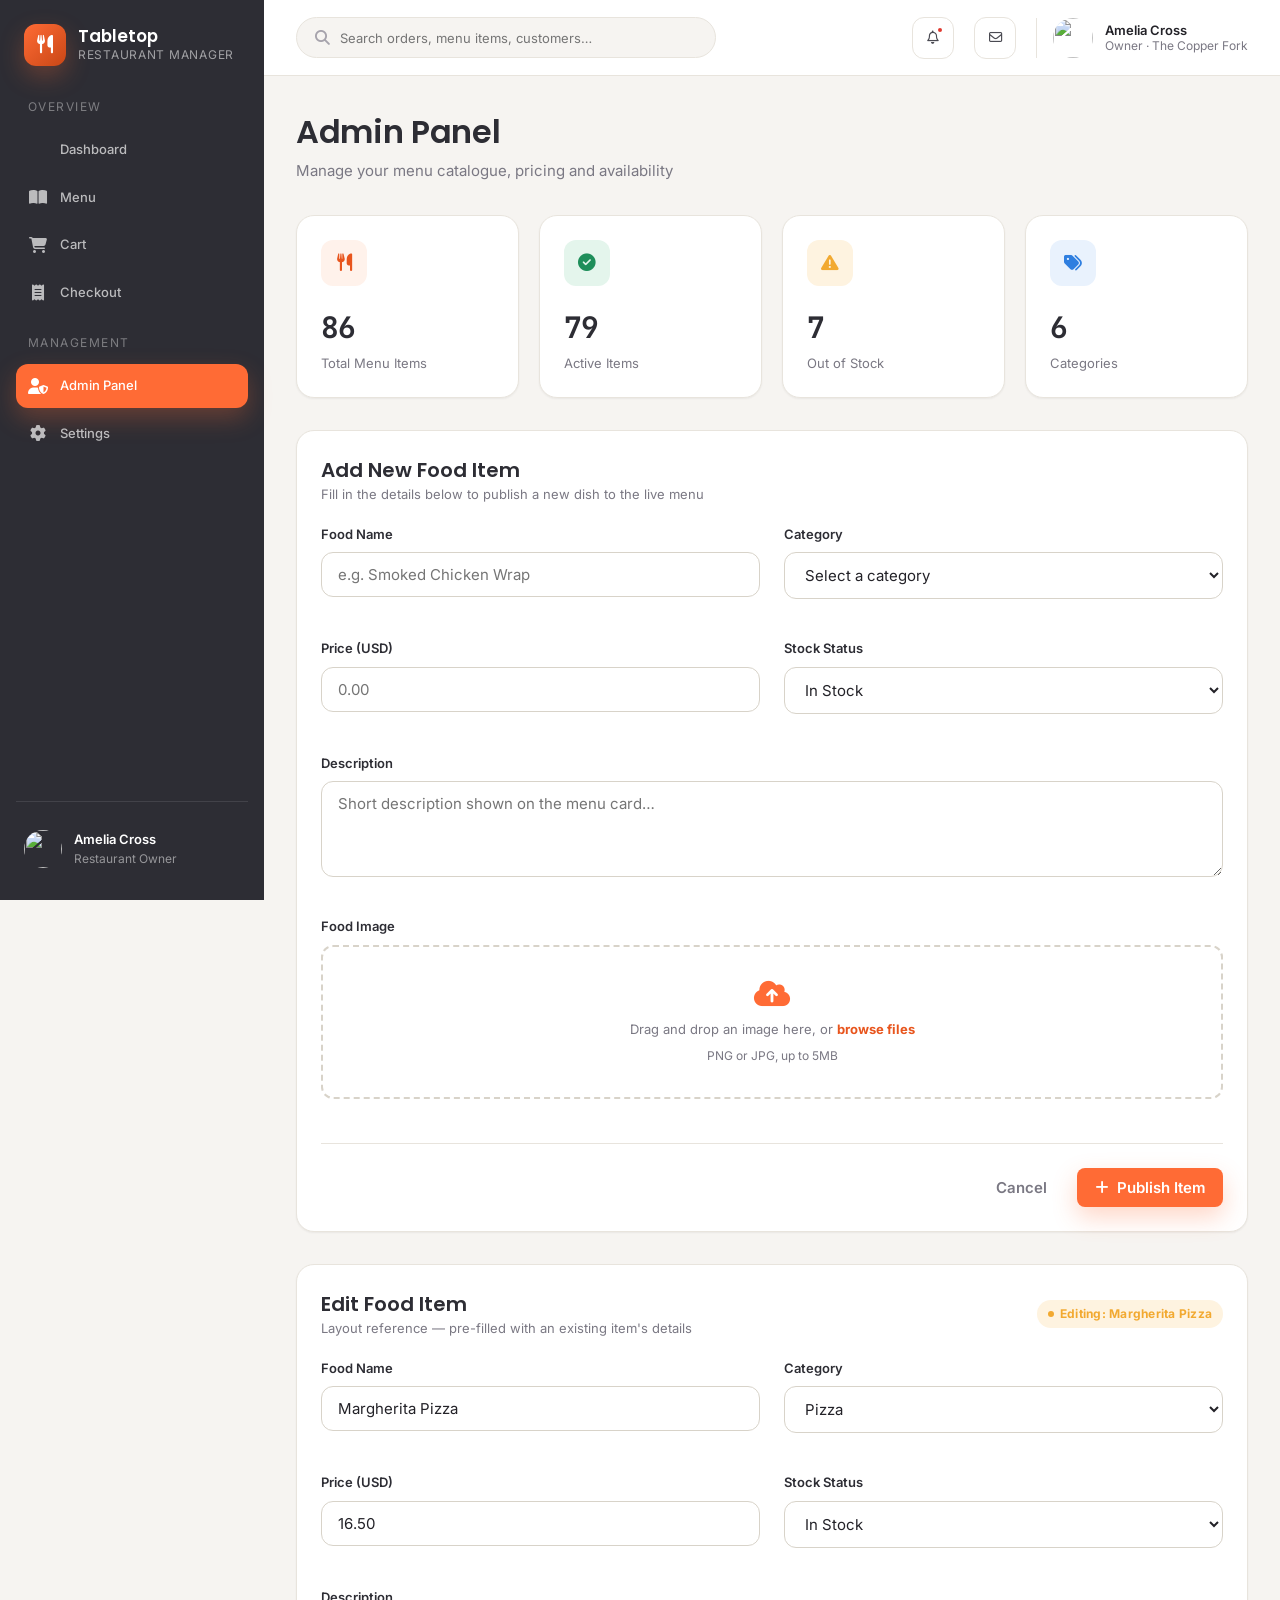
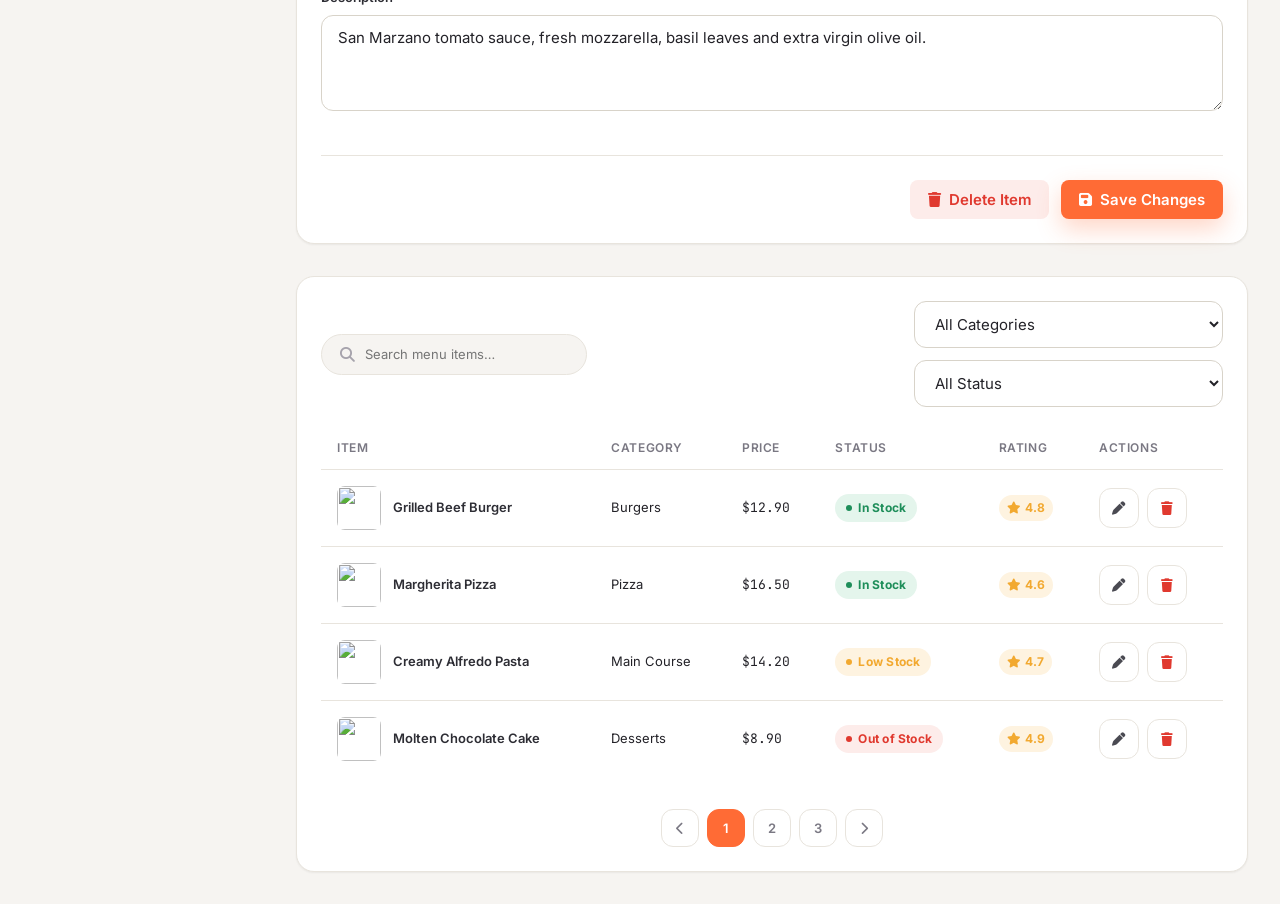
==== Resturant Menagment/admin.html @ 3e4019ad "Initial commit" ====
<!DOCTYPE html>
<html lang="en">
<head>
  <meta charset="UTF-8" />
  <meta name="viewport" content="width=device-width, initial-scale=1.0" />
  <title>Admin Panel · Tabletop Restaurant Manager</title>

  <link rel="preconnect" href="https://fonts.googleapis.com">
  <link href="https://fonts.googleapis.com/css2?family=Poppins:wght@500;600;700&family=Inter:wght@400;500;600;700&family=JetBrains+Mono:wght@500;700&display=swap" rel="stylesheet">
  <link rel="stylesheet" href="https://cdnjs.cloudflare.com/ajax/libs/font-awesome/6.5.1/css/all.min.css" />
  <link rel="stylesheet" href="/css/style.css" />
</head>
<body>

  <div class="app-shell">

    <!-- ============ SIDEBAR ============ -->
    <aside class="sidebar" aria-label="Primary navigation">
      <div class="brand">
        <div class="brand-mark" aria-hidden="true"><i class="fa-solid fa-utensils"></i></div>
        <div>
          <div class="brand-name">Tabletop</div>
          <div class="brand-tag">Restaurant Manager</div>
        </div>
      </div>

      <nav class="sidebar-nav" aria-label="Main menu">
        <span class="sidebar-section-label">Overview</span>
        <a href="index.html" class="sidebar-link"><i class="fa-solid fa-grid-2"></i><span>Dashboard</span></a>
        <a href="menu.html" class="sidebar-link"><i class="fa-solid fa-book-open"></i><span>Menu</span></a>
        <a href="cart.html" class="sidebar-link"><i class="fa-solid fa-cart-shopping"></i><span>Cart</span></a>
        <a href="orders.html" class="sidebar-link"><i class="fa-solid fa-receipt"></i><span>Checkout</span></a>

        <span class="sidebar-section-label" style="margin-top: 1rem;">Management</span>
        <a href="admin.html" class="sidebar-link is-active" aria-current="page"><i class="fa-solid fa-user-shield"></i><span>Admin Panel</span></a>
        <a href="settings.html" class="sidebar-link"><i class="fa-solid fa-gear"></i><span>Settings</span></a>
      </nav>

      <div class="sidebar-footer">
        <div class="sidebar-user">
          <img src="https://i.pravatar.cc/150?img=12" alt="" />
          <div>
            <div class="sidebar-user-name">Amelia Cross</div>
            <div class="sidebar-user-role">Restaurant Owner</div>
          </div>
        </div>
      </div>
    </aside>

    <div class="main-col">

      <header class="topbar">
        <div class="topbar-search">
          <div class="search-box">
            <i class="fa-solid fa-magnifying-glass" aria-hidden="true"></i>
            <label for="global-search" class="visually-hidden">Search</label>
            <input type="search" id="global-search" placeholder="Search orders, menu items, customers…" />
          </div>
        </div>
        <div class="topbar-actions">
          <button class="icon-btn" aria-label="View notifications"><i class="fa-regular fa-bell"></i><span class="dot" aria-hidden="true"></span></button>
          <button class="icon-btn" aria-label="View messages"><i class="fa-regular fa-envelope"></i></button>
          <div class="topbar-user">
            <img src="https://i.pravatar.cc/150?img=12" alt="" />
            <div class="topbar-user-info">
              <div class="topbar-user-name">Amelia Cross</div>
              <div class="topbar-user-role">Owner · The Copper Fork</div>
            </div>
          </div>
        </div>
      </header>

      <main class="content">

        <div class="content-header">
          <div>
            <h1 class="page-title">Admin Panel</h1>
            <p class="page-subtitle">Manage your menu catalogue, pricing and availability</p>
          </div>
        </div>

        <!-- Statistic cards -->
        <section class="stat-grid" aria-label="Admin statistics">
          <article class="stat-card">
            <div class="stat-card-top">
              <div class="stat-icon orange"><i class="fa-solid fa-utensils"></i></div>
            </div>
            <div class="stat-value numeric">86</div>
            <div class="stat-label">Total Menu Items</div>
          </article>
          <article class="stat-card">
            <div class="stat-card-top">
              <div class="stat-icon green"><i class="fa-solid fa-circle-check"></i></div>
            </div>
            <div class="stat-value numeric">79</div>
            <div class="stat-label">Active Items</div>
          </article>
          <article class="stat-card">
            <div class="stat-card-top">
              <div class="stat-icon yellow"><i class="fa-solid fa-triangle-exclamation"></i></div>
            </div>
            <div class="stat-value numeric">7</div>
            <div class="stat-label">Out of Stock</div>
          </article>
          <article class="stat-card">
            <div class="stat-card-top">
              <div class="stat-icon blue"><i class="fa-solid fa-tags"></i></div>
            </div>
            <div class="stat-value numeric">6</div>
            <div class="stat-label">Categories</div>
          </article>
        </section>

        <!-- Add Food Form -->
        <div class="card card-padded" style="margin-bottom: var(--space-7);">
          <div class="card-header">
            <div>
              <h2 class="section-heading">Add New Food Item</h2>
              <p>Fill in the details below to publish a new dish to the live menu</p>
            </div>
          </div>

          <form>
            <div class="admin-form-grid">
              <div class="form-group">
                <label for="food-name" class="form-label">Food Name</label>
                <input type="text" id="food-name" class="input" placeholder="e.g. Smoked Chicken Wrap" required />
              </div>
              <div class="form-group">
                <label for="food-category" class="form-label">Category</label>
                <select id="food-category" class="select" required>
                  <option value="">Select a category</option>
                  <option>Starters</option>
                  <option>Main Course</option>
                  <option>Burgers</option>
                  <option>Pizza</option>
                  <option>Desserts</option>
                  <option>Beverages</option>
                </select>
              </div>
              <div class="form-group">
                <label for="food-price" class="form-label">Price (USD)</label>
                <input type="number" id="food-price" class="input" placeholder="0.00" step="0.01" min="0" required />
              </div>
              <div class="form-group">
                <label for="food-stock" class="form-label">Stock Status</label>
                <select id="food-stock" class="select">
                  <option>In Stock</option>
                  <option>Low Stock</option>
                  <option>Out of Stock</option>
                </select>
              </div>
              <div class="form-group full-width">
                <label for="food-desc" class="form-label">Description</label>
                <textarea id="food-desc" class="textarea" placeholder="Short description shown on the menu card…"></textarea>
              </div>
              <div class="form-group full-width">
                <label class="form-label">Food Image</label>
                <div class="image-upload-box">
                  <i class="fa-solid fa-cloud-arrow-up"></i>
                  Drag and drop an image here, or <strong style="color: var(--color-primary-dark);">browse files</strong>
                  <div class="form-hint" style="margin-top: var(--space-2);">PNG or JPG, up to 5MB</div>
                </div>
              </div>
            </div>

            <div class="settings-footer-bar" style="margin-top: var(--space-6);">
              <button type="button" class="btn btn-ghost">Cancel</button>
              <button type="submit" class="btn btn-primary"><i class="fa-solid fa-plus"></i> Publish Item</button>
            </div>
          </form>
        </div>

        <!-- Edit Food Form Layout (reference) -->
        <div class="card card-padded" style="margin-bottom: var(--space-7);">
          <div class="card-header">
            <div>
              <h2 class="section-heading">Edit Food Item</h2>
              <p>Layout reference — pre-filled with an existing item's details</p>
            </div>
            <span class="badge badge-warning">Editing: Margherita Pizza</span>
          </div>

          <form>
            <div class="admin-form-grid">
              <div class="form-group">
                <label for="edit-food-name" class="form-label">Food Name</label>
                <input type="text" id="edit-food-name" class="input" value="Margherita Pizza" />
              </div>
              <div class="form-group">
                <label for="edit-food-category" class="form-label">Category</label>
                <select id="edit-food-category" class="select">
                  <option selected>Pizza</option>
                  <option>Starters</option>
                  <option>Main Course</option>
                  <option>Burgers</option>
                  <option>Desserts</option>
                  <option>Beverages</option>
                </select>
              </div>
              <div class="form-group">
                <label for="edit-food-price" class="form-label">Price (USD)</label>
                <input type="number" id="edit-food-price" class="input" value="16.50" step="0.01" />
              </div>
              <div class="form-group">
                <label for="edit-food-stock" class="form-label">Stock Status</label>
                <select id="edit-food-stock" class="select">
                  <option selected>In Stock</option>
                  <option>Low Stock</option>
                  <option>Out of Stock</option>
                </select>
              </div>
              <div class="form-group full-width">
                <label for="edit-food-desc" class="form-label">Description</label>
                <textarea id="edit-food-desc" class="textarea">San Marzano tomato sauce, fresh mozzarella, basil leaves and extra virgin olive oil.</textarea>
              </div>
            </div>

            <div class="settings-footer-bar" style="margin-top: var(--space-6);">
              <button type="button" class="btn btn-danger"><i class="fa-solid fa-trash"></i> Delete Item</button>
              <button type="submit" class="btn btn-primary"><i class="fa-solid fa-floppy-disk"></i> Save Changes</button>
            </div>
          </form>
        </div>

        <!-- Menu table -->
        <div class="card card-padded">
          <div class="admin-toolbar">
            <div class="search-box" style="max-width: 320px;">
              <i class="fa-solid fa-magnifying-glass" aria-hidden="true"></i>
              <label for="admin-search" class="visually-hidden">Search menu items</label>
              <input type="search" id="admin-search" placeholder="Search menu items…" />
            </div>
            <div class="admin-toolbar-filters">
              <select class="select" aria-label="Filter by category">
                <option>All Categories</option>
                <option>Starters</option>
                <option>Main Course</option>
                <option>Burgers</option>
                <option>Pizza</option>
                <option>Desserts</option>
                <option>Beverages</option>
              </select>
              <select class="select" aria-label="Filter by status">
                <option>All Status</option>
                <option>In Stock</option>
                <option>Low Stock</option>
                <option>Out of Stock</option>
              </select>
            </div>
          </div>

          <div class="table-wrap">
            <table class="data-table">
              <caption class="visually-hidden">Menu items management table</caption>
              <thead>
                <tr>
                  <th scope="col">Item</th>
                  <th scope="col">Category</th>
                  <th scope="col">Price</th>
                  <th scope="col">Status</th>
                  <th scope="col">Rating</th>
                  <th scope="col">Actions</th>
                </tr>
              </thead>
              <tbody>
                <tr>
                  <td>
                    <div class="food-thumb-cell">
                      <img src="https://images.unsplash.com/photo-1565299624946-b28f40a0ca4b?w=100&h=100&fit=crop" alt="" />
                      <span class="table-cell-title">Grilled Beef Burger</span>
                    </div>
                  </td>
                  <td>Burgers</td>
                  <td class="numeric">$12.90</td>
                  <td><span class="badge badge-success">In Stock</span></td>
                  <td><span class="rating"><i class="fa-solid fa-star"></i> 4.8</span></td>
                  <td>
                    <div class="table-actions">
                      <button class="icon-btn btn-icon-only" aria-label="Edit Grilled Beef Burger"><i class="fa-solid fa-pen"></i></button>
                      <button class="icon-btn btn-icon-only" aria-label="Delete Grilled Beef Burger" style="color: var(--color-danger);"><i class="fa-solid fa-trash"></i></button>
                    </div>
                  </td>
                </tr>
                <tr>
                  <td>
                    <div class="food-thumb-cell">
                      <img src="https://images.unsplash.com/photo-1600891964599-f61ba0e24092?w=100&h=100&fit=crop" alt="" />
                      <span class="table-cell-title">Margherita Pizza</span>
                    </div>
                  </td>
                  <td>Pizza</td>
                  <td class="numeric">$16.50</td>
                  <td><span class="badge badge-success">In Stock</span></td>
                  <td><span class="rating"><i class="fa-solid fa-star"></i> 4.6</span></td>
                  <td>
                    <div class="table-actions">
                      <button class="icon-btn btn-icon-only" aria-label="Edit Margherita Pizza"><i class="fa-solid fa-pen"></i></button>
                      <button class="icon-btn btn-icon-only" aria-label="Delete Margherita Pizza" style="color: var(--color-danger);"><i class="fa-solid fa-trash"></i></button>
                    </div>
                  </td>
                </tr>
                <tr>
                  <td>
                    <div class="food-thumb-cell">
                      <img src="https://images.unsplash.com/photo-1512621776951-a57141f2eefd?w=100&h=100&fit=crop" alt="" />
                      <span class="table-cell-title">Creamy Alfredo Pasta</span>
                    </div>
                  </td>
                  <td>Main Course</td>
                  <td class="numeric">$14.20</td>
                  <td><span class="badge badge-warning">Low Stock</span></td>
                  <td><span class="rating"><i class="fa-solid fa-star"></i> 4.7</span></td>
                  <td>
                    <div class="table-actions">
                      <button class="icon-btn btn-icon-only" aria-label="Edit Creamy Alfredo Pasta"><i class="fa-solid fa-pen"></i></button>
                      <button class="icon-btn btn-icon-only" aria-label="Delete Creamy Alfredo Pasta" style="color: var(--color-danger);"><i class="fa-solid fa-trash"></i></button>
                    </div>
                  </td>
                </tr>
                <tr>
                  <td>
                    <div class="food-thumb-cell">
                      <img src="https://images.unsplash.com/photo-1551024506-0bccd828d307?w=100&h=100&fit=crop" alt="" />
                      <span class="table-cell-title">Molten Chocolate Cake</span>
                    </div>
                  </td>
                  <td>Desserts</td>
                  <td class="numeric">$8.90</td>
                  <td><span class="badge badge-danger">Out of Stock</span></td>
                  <td><span class="rating"><i class="fa-solid fa-star"></i> 4.9</span></td>
                  <td>
                    <div class="table-actions">
                      <button class="icon-btn btn-icon-only" aria-label="Edit Molten Chocolate Cake"><i class="fa-solid fa-pen"></i></button>
                      <button class="icon-btn btn-icon-only" aria-label="Delete Molten Chocolate Cake" style="color: var(--color-danger);"><i class="fa-solid fa-trash"></i></button>
                    </div>
                  </td>
                </tr>
              </tbody>
            </table>
          </div>

          <nav class="pagination" aria-label="Menu table pages">
            <button class="page-btn" aria-label="Previous page"><i class="fa-solid fa-chevron-left"></i></button>
            <button class="page-btn is-active" aria-current="page">1</button>
            <button class="page-btn">2</button>
            <button class="page-btn">3</button>
            <button class="page-btn" aria-label="Next page"><i class="fa-solid fa-chevron-right"></i></button>
          </nav>
        </div>

      </main>
    </div>
  </div>



</body>
</html>
---- css/style.css ----
/* ==========================================================================
   TABLE / TICKET — Restaurant Management Web Application
   Stylesheet: style.css
   --------------------------------------------------------------------------
   Author:  Senior UI/UX + Frontend build
   Notes:   Pure CSS. No framework. Organised in the following sections:

   1.  Design Tokens (CSS Variables)
   2.  Reset & Base Elements
   3.  Typography Utilities
   4.  Layout Shell (Sidebar / Topbar / Content)
   5.  Buttons
   6.  Form Controls & Search
   7.  Cards (generic, stat, food, summary)
   8.  Signature Motif — "Ticket" die-cut & tear-line
   9.  Tables
   10. Badges / Tags / Rating
   11. Navigation (Sidebar links, Tabs, Pagination)
   12. Modal
   13. Toast Notification
   14. Empty State
   15. Loading Skeleton
   16. Page Specific — Dashboard
   17. Page Specific — Menu
   18. Page Specific — Cart
   19. Page Specific — Orders / Checkout
   20. Page Specific — Admin Panel
   21. Page Specific — Settings
   22. Animations
   23. Responsive Breakpoints
   ========================================================================== */


/* --------------------------------------------------------------------------
   1. DESIGN TOKENS
   Every colour, spacing value, radius and shadow used in this project is
   declared here so the whole UI can be re-themed from a single place.
   -------------------------------------------------------------------------- */
:root {
  /* Brand colours */
  --color-primary: #ff6b35;
  --color-primary-dark: #e8551d;
  --color-primary-darker: #c94716;
  --color-primary-light: #ffe4d6;
  --color-primary-tint: #fff2eb;

  /* Neutrals / secondary */
  --color-secondary: #2d2d34;
  --color-secondary-light: #4a4a52;
  --color-ink: #201f24;

  /* Surfaces */
  --color-bg: #f6f4f1;
  --color-bg-alt: #efece7;
  --color-surface: #ffffff;
  --color-border: #e8e4dd;
  --color-border-strong: #d8d3c9;

  /* Status colours */
  --color-success: #1e8e5a;
  --color-success-bg: #e4f5ec;
  --color-danger: #e0392f;
  --color-danger-bg: #fdecea;
  --color-warning: #f2a930;
  --color-warning-bg: #fef3e0;
  --color-info: #2f7fe0;
  --color-info-bg: #e9f2fd;

  /* Text */
  --color-text: #232228;
  --color-text-muted: #7a7883;
  --color-text-faint: #a6a3ac;
  --color-text-inverse: #ffffff;

  /* Typography */
  --font-display: 'Poppins', 'Segoe UI', sans-serif;
  --font-body: 'Inter', 'Segoe UI', sans-serif;
  --font-mono: 'JetBrains Mono', 'Courier New', monospace;

  --fs-xs: 0.75rem;
  --fs-sm: 0.8125rem;
  --fs-base: 0.9375rem;
  --fs-md: 1.05rem;
  --fs-lg: 1.25rem;
  --fs-xl: 1.6rem;
  --fs-2xl: 2rem;

  /* Spacing scale */
  --space-1: 4px;
  --space-2: 8px;
  --space-3: 12px;
  --space-4: 16px;
  --space-5: 20px;
  --space-6: 24px;
  --space-7: 32px;
  --space-8: 40px;
  --space-9: 48px;
  --space-10: 64px;

  /* Radius */
  --radius-sm: 8px;
  --radius-md: 12px;
  --radius-lg: 18px;
  --radius-xl: 24px;
  --radius-pill: 999px;

  /* Shadows */
  --shadow-sm: 0 1px 2px rgba(32, 31, 36, 0.06);
  --shadow-md: 0 6px 18px rgba(32, 31, 36, 0.08);
  --shadow-lg: 0 16px 40px rgba(32, 31, 36, 0.12);
  --shadow-primary: 0 10px 24px rgba(255, 107, 53, 0.28);

  /* Motion */
  --transition-fast: 150ms ease;
  --transition-base: 220ms cubic-bezier(0.4, 0, 0.2, 1);
  --transition-slow: 400ms cubic-bezier(0.4, 0, 0.2, 1);

  /* Layout */
  --sidebar-width: 264px;
  --sidebar-width-collapsed: 88px;
  --topbar-height: 76px;
  --content-max-width: 1400px;
}

/* --------------------------------------------------------------------------
   2. RESET & BASE ELEMENTS
   -------------------------------------------------------------------------- */
*,
*::before,
*::after {
  box-sizing: border-box;
}

html {
  -webkit-text-size-adjust: 100%;
  scroll-behavior: smooth;
}

body {
  margin: 0;
  font-family: var(--font-body);
  font-size: var(--fs-base);
  color: var(--color-text);
  background-color: var(--color-bg);
  line-height: 1.5;
  -webkit-font-smoothing: antialiased;
}

img {
  max-width: 100%;
  display: block;
}

a {
  color: inherit;
  text-decoration: none;
}

ul,
ol {
  margin: 0;
  padding: 0;
  list-style: none;
}

button {
  font-family: inherit;
  cursor: pointer;
}

input,
select,
textarea {
  font-family: inherit;
  font-size: inherit;
  color: inherit;
}

h1,
h2,
h3,
h4,
h5 {
  font-family: var(--font-display);
  color: var(--color-secondary);
  margin: 0;
}

p {
  margin: 0;
}

/* Visible keyboard focus everywhere — accessibility floor */
a:focus-visible,
button:focus-visible,
input:focus-visible,
select:focus-visible,
textarea:focus-visible,
.sidebar-link:focus-visible,
.tab:focus-visible {
  outline: 2px solid var(--color-primary-dark);
  outline-offset: 2px;
  border-radius: var(--radius-sm);
}

/* Respect reduced motion preference */
@media (prefers-reduced-motion: reduce) {

  *,
  *::before,
  *::after {
    animation-duration: 0.001ms !important;
    animation-iteration-count: 1 !important;
    transition-duration: 0.001ms !important;
    scroll-behavior: auto !important;
  }
}

.visually-hidden {
  position: absolute;
  width: 1px;
  height: 1px;
  overflow: hidden;
  clip: rect(0 0 0 0);
  white-space: nowrap;
}

/* --------------------------------------------------------------------------
   3. TYPOGRAPHY UTILITIES
   Numeric / data values (prices, stats, order IDs) use the monospace face —
   a deliberate nod to POS receipts & kitchen tickets.
   -------------------------------------------------------------------------- */
.eyebrow {
  font-family: var(--font-mono);
  font-size: var(--fs-xs);
  letter-spacing: 0.14em;
  text-transform: uppercase;
  color: var(--color-text-muted);
}

.numeric {
  font-family: var(--font-mono);
  font-variant-numeric: tabular-nums;
}

.page-title {
  font-size: var(--fs-2xl);
  font-weight: 600;
  letter-spacing: -0.01em;
}

.page-subtitle {
  color: var(--color-text-muted);
  font-size: var(--fs-base);
  margin-top: var(--space-1);
}

.section-heading {
  font-size: var(--fs-lg);
  font-weight: 600;
  color: var(--color-secondary);
}

/* --------------------------------------------------------------------------
   4. LAYOUT SHELL
   -------------------------------------------------------------------------- */
.app-shell {
  display: grid;
  grid-template-columns: var(--sidebar-width) 1fr;
  min-height: 100vh;
}

/* ---- Sidebar ---- */
.sidebar {
  background: var(--color-secondary);
  color: var(--color-text-inverse);
  padding: var(--space-6) var(--space-4);
  display: flex;
  flex-direction: column;
  gap: var(--space-7);
  position: sticky;
  top: 0;
  height: 100vh;
}

.brand {
  display: flex;
  align-items: center;
  gap: var(--space-3);
  padding: 0 var(--space-2);
}

.brand-mark {
  width: 42px;
  height: 42px;
  border-radius: var(--radius-md);
  background: linear-gradient(135deg, var(--color-primary), var(--color-primary-darker));
  display: flex;
  align-items: center;
  justify-content: center;
  font-size: 1.15rem;
  color: #fff;
  flex-shrink: 0;
  box-shadow: var(--shadow-primary);
}

.brand-name {
  font-family: var(--font-display);
  font-weight: 600;
  font-size: 1.05rem;
  line-height: 1.2;
  color: #fff;
}

.brand-tag {
  font-size: var(--fs-xs);
  color: rgba(255, 255, 255, 0.55);
  letter-spacing: 0.06em;
  text-transform: uppercase;
}

.sidebar-section-label {
  font-size: var(--fs-xs);
  text-transform: uppercase;
  letter-spacing: 0.12em;
  color: rgba(255, 255, 255, 0.38);
  padding: 0 var(--space-3);
  margin-bottom: var(--space-2);
}

.sidebar-nav {
  display: flex;
  flex-direction: column;
  gap: var(--space-1);
}

.sidebar-link {
  display: flex;
  align-items: center;
  gap: var(--space-3);
  padding: var(--space-3) var(--space-3);
  border-radius: var(--radius-md);
  color: rgba(255, 255, 255, 0.68);
  font-size: var(--fs-sm);
  font-weight: 500;
  transition: background var(--transition-fast), color var(--transition-fast);
}

.sidebar-link i {
  width: 20px;
  text-align: center;
  font-size: 1rem;
}

.sidebar-link:hover {
  background: rgba(255, 255, 255, 0.06);
  color: #fff;
}

.sidebar-link.is-active {
  background: var(--color-primary);
  color: #fff;
  box-shadow: var(--shadow-primary);
}

.sidebar-footer {
  margin-top: auto;
  border-top: 1px solid rgba(255, 255, 255, 0.1);
  padding-top: var(--space-5);
}

.sidebar-user {
  display: flex;
  align-items: center;
  gap: var(--space-3);
  padding: var(--space-2) var(--space-2);
}

.sidebar-user img {
  width: 38px;
  height: 38px;
  border-radius: var(--radius-pill);
  object-fit: cover;
}

.sidebar-user-name {
  font-size: var(--fs-sm);
  font-weight: 600;
  color: #fff;
}

.sidebar-user-role {
  font-size: var(--fs-xs);
  color: rgba(255, 255, 255, 0.5);
}

/* ---- Main column ---- */
.main-col {
  display: flex;
  flex-direction: column;
  min-width: 0;
}

/* ---- Topbar ---- */
.topbar {
  height: var(--topbar-height);
  background: var(--color-surface);
  border-bottom: 1px solid var(--color-border);
  display: flex;
  align-items: center;
  justify-content: space-between;
  padding: 0 var(--space-7);
  position: sticky;
  top: 0;
  z-index: 20;
}

.topbar-search {
  flex: 1;
  max-width: 420px;
}

.topbar-actions {
  display: flex;
  align-items: center;
  gap: var(--space-5);
}

.icon-btn {
  width: 42px;
  height: 42px;
  border-radius: var(--radius-md);
  border: 1px solid var(--color-border);
  background: var(--color-surface);
  color: var(--color-secondary-light);
  display: flex;
  align-items: center;
  justify-content: center;
  position: relative;
  transition: border-color var(--transition-fast), color var(--transition-fast), transform var(--transition-fast);
}

.icon-btn:hover {
  border-color: var(--color-primary);
  color: var(--color-primary);
  transform: translateY(-1px);
}

.icon-btn .dot {
  position: absolute;
  top: 8px;
  right: 9px;
  width: 8px;
  height: 8px;
  border-radius: 50%;
  background: var(--color-danger);
  border: 2px solid var(--color-surface);
}

.topbar-user {
  display: flex;
  align-items: center;
  gap: var(--space-3);
  padding-left: var(--space-4);
  border-left: 1px solid var(--color-border);
}

.topbar-user img {
  width: 40px;
  height: 40px;
  border-radius: var(--radius-pill);
  object-fit: cover;
}

.topbar-user-info {
  line-height: 1.25;
}

.topbar-user-name {
  font-size: var(--fs-sm);
  font-weight: 600;
}

.topbar-user-role {
  font-size: var(--fs-xs);
  color: var(--color-text-muted);
}

/* ---- Content area ---- */
.content {
  padding: var(--space-7);
  max-width: var(--content-max-width);
  width: 100%;
  margin: 0 auto;
}

.content-header {
  display: flex;
  align-items: flex-start;
  justify-content: space-between;
  gap: var(--space-5);
  margin-bottom: var(--space-7);
  flex-wrap: wrap;
}

.content-header-actions {
  display: flex;
  gap: var(--space-3);
  flex-wrap: wrap;
}

/* --------------------------------------------------------------------------
   5. BUTTONS
   -------------------------------------------------------------------------- */
.btn {
  display: inline-flex;
  align-items: center;
  justify-content: center;
  gap: var(--space-2);
  padding: 0.72rem 1.3rem;
  font-size: var(--fs-sm);
  font-weight: 600;
  border-radius: var(--radius-md);
  border: 1px solid transparent;
  transition: transform var(--transition-fast), box-shadow var(--transition-fast),
    background var(--transition-fast), border-color var(--transition-fast), color var(--transition-fast);
  white-space: nowrap;
}

.btn:active {
  transform: translateY(1px) scale(0.99);
}

.btn-primary {
  background: var(--color-primary);
  color: #fff;
  box-shadow: var(--shadow-primary);
}

.btn-primary:hover {
  background: var(--color-primary-dark);
  transform: translateY(-2px);
  box-shadow: 0 14px 28px rgba(255, 107, 53, 0.34);
}

.btn-secondary {
  background: var(--color-secondary);
  color: #fff;
}

.btn-secondary:hover {
  background: var(--color-ink);
  transform: translateY(-2px);
}

.btn-outline {
  background: var(--color-surface);
  color: var(--color-secondary);
  border-color: var(--color-border-strong);
}

.btn-outline:hover {
  border-color: var(--color-primary);
  color: var(--color-primary-dark);
  transform: translateY(-2px);
}

.btn-ghost {
  background: transparent;
  color: var(--color-text-muted);
}

.btn-ghost:hover {
  background: var(--color-bg-alt);
  color: var(--color-text);
}

.btn-success {
  background: var(--color-success);
  color: #fff;
}

.btn-success:hover {
  background: #176e46;
  transform: translateY(-2px);
}

.btn-danger {
  background: var(--color-danger-bg);
  color: var(--color-danger);
}

.btn-danger:hover {
  background: var(--color-danger);
  color: #fff;
  transform: translateY(-2px);
}

.btn-sm {
  padding: 0.5rem 0.9rem;
  font-size: var(--fs-xs);
}

.btn-lg {
  padding: 0.9rem 1.8rem;
  font-size: var(--fs-base);
}

.btn-block {
  width: 100%;
}

.btn-icon-only {
  width: 40px;
  height: 40px;
  padding: 0;
  border-radius: var(--radius-md);
}

/* --------------------------------------------------------------------------
   6. FORM CONTROLS & SEARCH
   -------------------------------------------------------------------------- */
.form-group {
  display: flex;
  flex-direction: column;
  gap: var(--space-2);
  margin-bottom: var(--space-5);
}

.form-row {
  display: grid;
  grid-template-columns: 1fr 1fr;
  gap: var(--space-5);
}

.form-label {
  font-size: var(--fs-sm);
  font-weight: 600;
  color: var(--color-secondary);
}

.form-label .optional {
  font-weight: 400;
  color: var(--color-text-faint);
  text-transform: none;
}

.form-hint {
  font-size: var(--fs-xs);
  color: var(--color-text-muted);
}

.input,
.select,
.textarea {
  width: 100%;
  padding: 0.75rem 1rem;
  border-radius: var(--radius-md);
  border: 1px solid var(--color-border-strong);
  background: var(--color-surface);
  transition: border-color var(--transition-fast), box-shadow var(--transition-fast);
}

.input:focus,
.select:focus,
.textarea:focus {
  border-color: var(--color-primary);
  box-shadow: 0 0 0 4px var(--color-primary-tint);
  outline: none;
}

.textarea {
  resize: vertical;
  min-height: 96px;
}

.input-with-icon {
  position: relative;
}

.input-with-icon i {
  position: absolute;
  left: 1rem;
  top: 50%;
  transform: translateY(-50%);
  color: var(--color-text-faint);
}

.input-with-icon .input {
  padding-left: 2.6rem;
}

.search-box {
  display: flex;
  align-items: center;
  gap: var(--space-2);
  background: var(--color-bg);
  border: 1px solid var(--color-border);
  border-radius: var(--radius-pill);
  padding: 0.65rem 1.1rem;
  transition: border-color var(--transition-fast), background var(--transition-fast);
}

.search-box:focus-within {
  background: var(--color-surface);
  border-color: var(--color-primary);
  box-shadow: 0 0 0 4px var(--color-primary-tint);
}

.search-box i {
  color: var(--color-text-faint);
}

.search-box input {
  border: none;
  background: transparent;
  outline: none;
  width: 100%;
  font-size: var(--fs-sm);
}

.checkbox-row {
  display: flex;
  align-items: center;
  gap: var(--space-2);
  font-size: var(--fs-sm);
  color: var(--color-text-muted);
}

/* Toggle switch — used in Settings (UI only) */
.switch {
  position: relative;
  display: inline-block;
  width: 46px;
  height: 26px;
  flex-shrink: 0;
}

.switch input {
  opacity: 0;
  width: 0;
  height: 0;
}

.switch-track {
  position: absolute;
  inset: 0;
  background: var(--color-border-strong);
  border-radius: var(--radius-pill);
  transition: background var(--transition-fast);
}

.switch-track::before {
  content: "";
  position: absolute;
  width: 20px;
  height: 20px;
  left: 3px;
  top: 3px;
  background: #fff;
  border-radius: 50%;
  transition: transform var(--transition-fast);
  box-shadow: var(--shadow-sm);
}

.switch input:checked+.switch-track {
  background: var(--color-primary);
}

.switch input:checked+.switch-track::before {
  transform: translateX(20px);
}

.switch input:focus-visible+.switch-track {
  outline: 2px solid var(--color-primary-dark);
  outline-offset: 2px;
}

/* --------------------------------------------------------------------------
   7. CARDS
   -------------------------------------------------------------------------- */
.card {
  background: var(--color-surface);
  border-radius: var(--radius-lg);
  border: 1px solid var(--color-border);
  box-shadow: var(--shadow-sm);
  transition: box-shadow var(--transition-base), transform var(--transition-base);
}

.card-padded {
  padding: var(--space-6);
}

.card-header {
  display: flex;
  align-items: center;
  justify-content: space-between;
  margin-bottom: var(--space-5);
  gap: var(--space-3);
  flex-wrap: wrap;
}

.card-header p {
  color: var(--color-text-muted);
  font-size: var(--fs-sm);
}

/* Stat cards on Dashboard */
.stat-grid {
  display: grid;
  grid-template-columns: repeat(4, 1fr);
  gap: var(--space-5);
  margin-bottom: var(--space-7);
}

.stat-card {
  background: var(--color-surface);
  border-radius: var(--radius-lg);
  border: 1px solid var(--color-border);
  padding: var(--space-6);
  position: relative;
  overflow: hidden;
  box-shadow: var(--shadow-sm);
  transition: box-shadow var(--transition-base), transform var(--transition-base);
}

.stat-card:hover {
  box-shadow: var(--shadow-md);
  transform: translateY(-3px);
}

.stat-card-top {
  display: flex;
  align-items: center;
  justify-content: space-between;
  margin-bottom: var(--space-5);
}

.stat-icon {
  width: 46px;
  height: 46px;
  border-radius: var(--radius-md);
  display: flex;
  align-items: center;
  justify-content: center;
  font-size: 1.1rem;
  flex-shrink: 0;
}

.stat-icon.orange {
  background: var(--color-primary-tint);
  color: var(--color-primary-dark);
}

.stat-icon.green {
  background: var(--color-success-bg);
  color: var(--color-success);
}

.stat-icon.blue {
  background: var(--color-info-bg);
  color: var(--color-info);
}

.stat-icon.yellow {
  background: var(--color-warning-bg);
  color: var(--color-warning);
}

.stat-trend {
  font-size: var(--fs-xs);
  font-weight: 700;
  display: inline-flex;
  align-items: center;
  gap: 4px;
  padding: 4px 9px;
  border-radius: var(--radius-pill);
}

.stat-trend.up {
  color: var(--color-success);
  background: var(--color-success-bg);
}

.stat-trend.down {
  color: var(--color-danger);
  background: var(--color-danger-bg);
}

.stat-value {
  font-family: var(--font-mono);
  font-size: 1.85rem;
  font-weight: 700;
  color: var(--color-secondary);
  letter-spacing: -0.02em;
}

.stat-label {
  font-size: var(--fs-sm);
  color: var(--color-text-muted);
  margin-top: var(--space-1);
}

/* Food card — Menu page */
.food-card {
  background: var(--color-surface);
  border-radius: var(--radius-lg);
  border: 1px solid var(--color-border);
  overflow: hidden;
  box-shadow: var(--shadow-sm);
  transition: box-shadow var(--transition-base), transform var(--transition-base);
  display: flex;
  flex-direction: column;
}

.food-card:hover {
  box-shadow: var(--shadow-lg);
  transform: translateY(-5px);
}

.food-card-media {
  position: relative;
  aspect-ratio: 4 / 3;
  overflow: hidden;
  background: var(--color-bg-alt);
}

.food-card-media img {
  width: 100%;
  height: 100%;
  object-fit: cover;
  transition: transform var(--transition-slow);
}

.food-card:hover .food-card-media img {
  transform: scale(1.08);
}

.food-fav-btn {
  position: absolute;
  top: var(--space-3);
  right: var(--space-3);
  width: 38px;
  height: 38px;
  border-radius: 50%;
  background: rgba(255, 255, 255, 0.92);
  backdrop-filter: blur(4px);
  border: none;
  display: flex;
  align-items: center;
  justify-content: center;
  color: var(--color-text-faint);
  box-shadow: var(--shadow-sm);
  transition: color var(--transition-fast), transform var(--transition-fast);
}

.food-fav-btn:hover {
  transform: scale(1.1);
}

.food-fav-btn.is-active,
.food-fav-btn:hover {
  color: var(--color-primary);
}

.food-card-category {
  position: absolute;
  bottom: var(--space-3);
  left: var(--space-3);
  background: rgba(45, 45, 52, 0.82);
  color: #fff;
  font-size: var(--fs-xs);
  font-weight: 600;
  padding: 5px 11px;
  border-radius: var(--radius-pill);
  text-transform: capitalize;
  letter-spacing: 0.02em;
}

.food-card-body {
  padding: var(--space-5);
  display: flex;
  flex-direction: column;
  gap: var(--space-2);
  flex: 1;
}

.food-card-title-row {
  display: flex;
  align-items: flex-start;
  justify-content: space-between;
  gap: var(--space-2);
}

.food-card-title {
  font-family: var(--font-display);
  font-size: var(--fs-md);
  font-weight: 600;
  color: var(--color-secondary);
}

.rating {
  display: inline-flex;
  align-items: center;
  gap: 4px;
  font-size: var(--fs-xs);
  font-weight: 700;
  color: var(--color-warning);
  background: var(--color-warning-bg);
  padding: 4px 8px;
  border-radius: var(--radius-pill);
  flex-shrink: 0;
}

.food-card-desc {
  font-size: var(--fs-sm);
  color: var(--color-text-muted);
  flex: 1;
  line-height: 1.55;
}

.food-card-footer {
  display: flex;
  align-items: center;
  justify-content: space-between;
  margin-top: var(--space-3);
  padding-top: var(--space-4);
  border-top: 1px dashed var(--color-border-strong);
}

.food-price {
  font-family: var(--font-mono);
  font-size: var(--fs-lg);
  font-weight: 700;
  color: var(--color-secondary);
}

.food-price span {
  font-size: var(--fs-xs);
  color: var(--color-text-faint);
  font-weight: 500;
  margin-left: 2px;
}

/* --------------------------------------------------------------------------
   8. SIGNATURE MOTIF — "Ticket" die-cut & tear-line
   A restaurant order ticket / receipt stub, reproduced in pure CSS.
   Two circular "punch holes" sit on the card edge and a dashed
   perforation line separates the stub from the body — used on
   receipt-like surfaces: order rows and the checkout summary.
   -------------------------------------------------------------------------- */
.ticket {
  position: relative;
  background: var(--color-surface);
  border-radius: var(--radius-lg);
  border: 1px solid var(--color-border);
  box-shadow: var(--shadow-sm);
}

.ticket::before,
.ticket::after {
  content: "";
  position: absolute;
  width: 22px;
  height: 22px;
  background: var(--color-bg);
  border: 1px solid var(--color-border);
  border-radius: 50%;
  top: var(--ticket-notch-top, 118px);
  z-index: 2;
}

.ticket::before {
  left: -12px;
}

.ticket::after {
  right: -12px;
}

.ticket-tear {
  border: none;
  height: 0;
  border-top: 2px dashed var(--color-border-strong);
  margin: 0;
}

/* --------------------------------------------------------------------------
   9. TABLES
   -------------------------------------------------------------------------- */
.table-wrap {
  overflow-x: auto;
}

.data-table {
  width: 100%;
  border-collapse: collapse;
  font-size: var(--fs-sm);
}

.data-table thead th {
  text-align: left;
  padding: var(--space-3) var(--space-4);
  color: var(--color-text-muted);
  font-weight: 600;
  font-size: var(--fs-xs);
  text-transform: uppercase;
  letter-spacing: 0.05em;
  border-bottom: 1px solid var(--color-border);
  white-space: nowrap;
}

.data-table tbody td {
  padding: var(--space-4);
  border-bottom: 1px solid var(--color-border);
  color: var(--color-text);
  vertical-align: middle;
}

.data-table tbody tr {
  transition: background var(--transition-fast);
}

.data-table tbody tr:hover {
  background: var(--color-bg);
}

.data-table tbody tr:last-child td {
  border-bottom: none;
}

.table-cell-user {
  display: flex;
  align-items: center;
  gap: var(--space-3);
}

.table-cell-user img {
  width: 34px;
  height: 34px;
  border-radius: 50%;
  object-fit: cover;
}

.table-cell-title {
  font-weight: 600;
  color: var(--color-secondary);
}

.table-cell-sub {
  color: var(--color-text-muted);
  font-size: var(--fs-xs);
}

.table-order-id {
  font-family: var(--font-mono);
  color: var(--color-text-muted);
  font-size: var(--fs-xs);
}

.table-actions {
  display: flex;
  gap: var(--space-2);
}

/* --------------------------------------------------------------------------
   10. BADGES / TAGS / RATING
   -------------------------------------------------------------------------- */
.badge {
  display: inline-flex;
  align-items: center;
  gap: 6px;
  padding: 5px 11px;
  border-radius: var(--radius-pill);
  font-size: var(--fs-xs);
  font-weight: 700;
  letter-spacing: 0.02em;
  white-space: nowrap;
}

.badge::before {
  content: "";
  width: 6px;
  height: 6px;
  border-radius: 50%;
  background: currentColor;
}

.badge-success {
  color: var(--color-success);
  background: var(--color-success-bg);
}

.badge-warning {
  color: var(--color-warning);
  background: var(--color-warning-bg);
}

.badge-danger {
  color: var(--color-danger);
  background: var(--color-danger-bg);
}

.badge-info {
  color: var(--color-info);
  background: var(--color-info-bg);
}

.badge-neutral {
  color: var(--color-text-muted);
  background: var(--color-bg-alt);
}

.tag {
  display: inline-flex;
  align-items: center;
  padding: 6px 14px;
  border-radius: var(--radius-pill);
  font-size: var(--fs-xs);
  font-weight: 600;
  background: var(--color-surface);
  border: 1px solid var(--color-border-strong);
  color: var(--color-text-muted);
  transition: all var(--transition-fast);
}

.tag:hover {
  border-color: var(--color-primary);
  color: var(--color-primary-dark);
}

.tag.is-active {
  background: var(--color-primary);
  border-color: var(--color-primary);
  color: #fff;
}

/* --------------------------------------------------------------------------
   11. NAVIGATION — Tabs / Pagination / Filter chips
   -------------------------------------------------------------------------- */
.tab-group {
  display: flex;
  gap: var(--space-2);
  border-bottom: 1px solid var(--color-border);
  margin-bottom: var(--space-6);
}

.tab {
  padding: var(--space-3) var(--space-2);
  font-size: var(--fs-sm);
  font-weight: 600;
  color: var(--color-text-muted);
  border-bottom: 2px solid transparent;
  margin-bottom: -1px;
  transition: color var(--transition-fast), border-color var(--transition-fast);
}

.tab:hover {
  color: var(--color-secondary);
}

.tab.is-active {
  color: var(--color-primary-dark);
  border-color: var(--color-primary);
}

.pagination {
  display: flex;
  align-items: center;
  gap: var(--space-2);
  justify-content: center;
  margin-top: var(--space-7);
}

.page-btn {
  width: 38px;
  height: 38px;
  border-radius: var(--radius-md);
  border: 1px solid var(--color-border);
  background: var(--color-surface);
  color: var(--color-text-muted);
  font-size: var(--fs-sm);
  font-weight: 600;
  display: flex;
  align-items: center;
  justify-content: center;
  transition: all var(--transition-fast);
}

.page-btn:hover {
  border-color: var(--color-primary);
  color: var(--color-primary);
}

.page-btn.is-active {
  background: var(--color-primary);
  border-color: var(--color-primary);
  color: #fff;
}

/* --------------------------------------------------------------------------
   12. MODAL (static markup — toggling is left for JS to attach later)
   -------------------------------------------------------------------------- */
.modal-overlay {
  position: fixed;
  inset: 0;
  background: rgba(32, 31, 36, 0.55);
  backdrop-filter: blur(2px);
  display: flex;
  align-items: center;
  justify-content: center;
  padding: var(--space-5);
  z-index: 100;
}

.modal {
  background: var(--color-surface);
  border-radius: var(--radius-xl);
  width: 100%;
  max-width: 460px;
  box-shadow: var(--shadow-lg);
  animation: modal-in var(--transition-slow);
}

.modal-header {
  display: flex;
  align-items: flex-start;
  justify-content: space-between;
  padding: var(--space-6) var(--space-6) var(--space-4);
  border-bottom: 1px solid var(--color-border);
}

.modal-header h3 {
  font-size: var(--fs-lg);
}

.modal-close {
  width: 34px;
  height: 34px;
  border-radius: 50%;
  border: none;
  background: var(--color-bg);
  color: var(--color-text-muted);
  display: flex;
  align-items: center;
  justify-content: center;
  transition: background var(--transition-fast), color var(--transition-fast);
}

.modal-close:hover {
  background: var(--color-danger-bg);
  color: var(--color-danger);
}

.modal-body {
  padding: var(--space-6);
  color: var(--color-text-muted);
  font-size: var(--fs-sm);
  line-height: 1.6;
}

.modal-icon-warn {
  width: 56px;
  height: 56px;
  border-radius: 50%;
  background: var(--color-danger-bg);
  color: var(--color-danger);
  display: flex;
  align-items: center;
  justify-content: center;
  font-size: 1.4rem;
  margin-bottom: var(--space-4);
}

.modal-footer {
  display: flex;
  justify-content: flex-end;
  gap: var(--space-3);
  padding: var(--space-5) var(--space-6);
  border-top: 1px solid var(--color-border);
}

/* Contained demo frame so the static modal/toast markup below doesn't cover
   the real page — used only for component-reference sections. */
.component-showcase {
  margin-top: var(--space-9);
}

.demo-frame {
  position: relative;
  min-height: 460px;
  border-radius: var(--radius-lg);
  border: 1px dashed var(--color-border-strong);
  background: var(--color-bg-alt);
  overflow: hidden;
}

.demo-frame .modal-overlay,
.demo-frame .toast-stack {
  position: absolute;
}

/* --------------------------------------------------------------------------
   13. TOAST NOTIFICATION (static markup, positioned for reference)
   -------------------------------------------------------------------------- */
.toast-stack {
  position: fixed;
  bottom: var(--space-7);
  right: var(--space-7);
  display: flex;
  flex-direction: column;
  gap: var(--space-3);
  z-index: 90;
}

.toast {
  display: flex;
  align-items: flex-start;
  gap: var(--space-3);
  background: var(--color-surface);
  border: 1px solid var(--color-border);
  border-left: 4px solid var(--color-success);
  border-radius: var(--radius-md);
  padding: var(--space-4) var(--space-5);
  box-shadow: var(--shadow-lg);
  min-width: 320px;
  max-width: 360px;
  animation: toast-in var(--transition-slow);
}


.toast-out{
  animation: toast-out var(--transition-slow);
}

.toast.toast-danger {
  border-left-color: var(--color-danger);
}

.toast.toast-warning {
  border-left-color: var(--color-warning);
}

.toast-icon {
  width: 32px;
  height: 32px;
  border-radius: 50%;
  display: flex;
  align-items: center;
  justify-content: center;
  flex-shrink: 0;
  background: var(--color-success-bg);
  color: var(--color-success);
}

.toast.toast-danger .toast-icon {
  background: var(--color-danger-bg);
  color: var(--color-danger);
}

.toast.toast-warning .toast-icon {
  background: var(--color-warning-bg);
  color: var(--color-warning);
}

.toast-title {
  font-weight: 700;
  font-size: var(--fs-sm);
  color: var(--color-secondary);
}

.toast-message {
  font-size: var(--fs-xs);
  color: var(--color-text-muted);
  margin-top: 2px;
}

.toast-close {
  border: none;
  background: none;
  color: var(--color-text-faint);
  margin-left: auto;
}

/* --------------------------------------------------------------------------
   14. EMPTY STATE
   -------------------------------------------------------------------------- */
.empty-state {
  text-align: center;
  padding: var(--space-10) var(--space-6);
  display: flex;
  flex-direction: column;
  align-items: center;
  gap: var(--space-4);
}

.empty-state-icon {
  width: 84px;
  height: 84px;
  border-radius: 50%;
  background: var(--color-primary-tint);
  color: var(--color-primary);
  display: flex;
  align-items: center;
  justify-content: center;
  font-size: 2rem;
  margin-bottom: var(--space-2);
}

.empty-state h3 {
  font-size: var(--fs-md);
}

.empty-state p {
  color: var(--color-text-muted);
  font-size: var(--fs-sm);
  max-width: 340px;
}

/* --------------------------------------------------------------------------
   15. LOADING SKELETON
   -------------------------------------------------------------------------- */
.skeleton {
  position: relative;
  overflow: hidden;
  background: var(--color-bg-alt);
  border-radius: var(--radius-sm);
}

.skeleton::after {
  content: "";
  position: absolute;
  inset: 0;
  transform: translateX(-100%);
  background: linear-gradient(90deg, transparent, rgba(255, 255, 255, 0.7), transparent);
  animation: shimmer 1.6s infinite;
}

.skeleton-line {
  height: 12px;
  margin-bottom: var(--space-2);
  border-radius: var(--radius-pill);
}

.skeleton-line.w-60 {
  width: 60%;
}

.skeleton-line.w-40 {
  width: 40%;
}

.skeleton-line.w-80 {
  width: 80%;
}

.skeleton-card {
  background: var(--color-surface);
  border: 1px solid var(--color-border);
  border-radius: var(--radius-lg);
  padding: var(--space-5);
}

.skeleton-thumb {
  width: 100%;
  aspect-ratio: 4/3;
  border-radius: var(--radius-md);
  margin-bottom: var(--space-4);
}

/* --------------------------------------------------------------------------
   16. DASHBOARD PAGE
   -------------------------------------------------------------------------- */
.welcome-banner {
  background: linear-gradient(120deg, var(--color-secondary) 0%, #3a3a42 100%);
  border-radius: var(--radius-xl);
  padding: var(--space-7);
  color: #fff;
  display: flex;
  align-items: center;
  justify-content: space-between;
  gap: var(--space-6);
  margin-bottom: var(--space-7);
  position: relative;
  overflow: hidden;
}

.welcome-banner::after {
  content: "";
  position: absolute;
  width: 260px;
  height: 260px;
  border-radius: 50%;
  background: radial-gradient(circle, rgba(255, 107, 53, 0.35), transparent 70%);
  top: -110px;
  right: -60px;
}

.welcome-banner h1 {
  color: #fff;
  font-size: var(--fs-2xl);
  margin-bottom: var(--space-2);
}

.welcome-banner p {
  color: rgba(255, 255, 255, 0.7);
  max-width: 480px;
}

.welcome-meta {
  display: flex;
  gap: var(--space-6);
  margin-top: var(--space-5);
}

.welcome-meta div {
  font-family: var(--font-mono);
  font-size: var(--fs-lg);
  font-weight: 700;
}

.welcome-meta span {
  display: block;
  font-family: var(--font-body);
  font-size: var(--fs-xs);
  font-weight: 400;
  color: rgba(255, 255, 255, 0.55);
  margin-top: 2px;
}

.dashboard-grid {
  display: grid;
  grid-template-columns: 1.6fr 1fr;
  gap: var(--space-6);
  align-items: start;
  margin-bottom: var(--space-7);
}

.popular-food-item {
  display: flex;
  align-items: center;
  gap: var(--space-3);
  padding: var(--space-3) 0;
  border-bottom: 1px dashed var(--color-border);
}

.popular-food-item:last-child {
  border-bottom: none;
}

.popular-food-item img {
  width: 52px;
  height: 52px;
  border-radius: var(--radius-md);
  object-fit: cover;
  flex-shrink: 0;
}

.popular-food-info {
  flex: 1;
  min-width: 0;
}

.popular-food-name {
  font-weight: 600;
  font-size: var(--fs-sm);
  color: var(--color-secondary);
}

.popular-food-orders {
  font-size: var(--fs-xs);
  color: var(--color-text-muted);
}

.popular-food-price {
  font-family: var(--font-mono);
  font-weight: 700;
  color: var(--color-primary-dark);
  font-size: var(--fs-sm);
}

.quick-actions-grid {
  display: grid;
  grid-template-columns: repeat(4, 1fr);
  gap: var(--space-5);
}

.quick-action-card {
  background: var(--color-surface);
  border: 1px solid var(--color-border);
  border-radius: var(--radius-lg);
  padding: var(--space-6) var(--space-5);
  text-align: center;
  display: flex;
  flex-direction: column;
  align-items: center;
  gap: var(--space-3);
  transition: all var(--transition-base);
}

.quick-action-card:hover {
  border-color: var(--color-primary);
  transform: translateY(-4px);
  box-shadow: var(--shadow-md);
}

.quick-action-icon {
  width: 52px;
  height: 52px;
  border-radius: var(--radius-md);
  background: var(--color-primary-tint);
  color: var(--color-primary-dark);
  display: flex;
  align-items: center;
  justify-content: center;
  font-size: 1.3rem;
}

.quick-action-card span {
  font-size: var(--fs-sm);
  font-weight: 600;
  color: var(--color-secondary);
}

/* --------------------------------------------------------------------------
   17. MENU PAGE
   -------------------------------------------------------------------------- */
.menu-toolbar {
  display: flex;
  align-items: center;
  gap: var(--space-4);
  margin-bottom: var(--space-5);
  flex-wrap: wrap;
}

.menu-toolbar .search-box {
  flex: 1;
  min-width: 240px;
}

.category-filters {
  display: flex;
  gap: var(--space-2);
  flex-wrap: wrap;
  margin-bottom: var(--space-6);
}

.price-filter-panel {
  display: flex;
  align-items: center;
  gap: var(--space-6);
  background: var(--color-surface);
  border: 1px solid var(--color-border);
  border-radius: var(--radius-lg);
  padding: var(--space-5) var(--space-6);
  margin-bottom: var(--space-6);
  flex-wrap: wrap;
}

.price-range-track {
  position: relative;
  flex: 1;
  min-width: 200px;
  height: 6px;
  background: var(--color-border-strong);
  border-radius: var(--radius-pill);
}

.price-range-fill {
  position: absolute;
  left: 18%;
  right: 35%;
  top: 0;
  bottom: 0;
  background: var(--color-primary);
  border-radius: var(--radius-pill);
}

.price-range-handle {
  position: absolute;
  top: 50%;
  width: 16px;
  height: 16px;
  background: #fff;
  border: 3px solid var(--color-primary);
  border-radius: 50%;
  transform: translate(-50%, -50%);
  box-shadow: var(--shadow-sm);
}

.price-range-handle.min {
  left: 18%;
}

.price-range-handle.max {
  left: 65%;
}

.price-value-box {
  font-family: var(--font-mono);
  font-size: var(--fs-sm);
  font-weight: 700;
  color: var(--color-secondary);
  background: var(--color-bg);
  border-radius: var(--radius-sm);
  padding: 6px 12px;
  white-space: nowrap;
}

.food-grid {
  display: grid;
  grid-template-columns: repeat(3, 1fr);
  gap: var(--space-6);
}

/* --------------------------------------------------------------------------
   18. CART PAGE
   -------------------------------------------------------------------------- */
.cart-layout {
  display: grid;
  grid-template-columns: 1fr 380px;
  gap: var(--space-7);
  align-items: start;
}

.cart-item {
  display: grid;
  grid-template-columns: 76px 1fr auto auto;
  align-items: center;
  gap: var(--space-5);
  padding: var(--space-5);
  border-bottom: 1px solid var(--color-border);
}

.cart-item:last-child {
  border-bottom: none;
}

.cart-item-media img {
  width: 76px;
  height: 76px;
  border-radius: var(--radius-md);
  object-fit: cover;
}

.cart-item-name {
  font-weight: 600;
  color: var(--color-secondary);
  font-size: var(--fs-base);
}

.cart-item-variant {
  font-size: var(--fs-xs);
  color: var(--color-text-muted);
  margin-top: 2px;
}

.cart-item-unit-price {
  font-family: var(--font-mono);
  font-size: var(--fs-xs);
  color: var(--color-text-muted);
  margin-top: 4px;
}

.qty-control {
  display: inline-flex;
  align-items: center;
  border: 1px solid var(--color-border-strong);
  border-radius: var(--radius-pill);
  overflow: hidden;
}

.qty-control button {
  width: 32px;
  height: 32px;
  border: none;
  background: var(--color-bg);
  color: var(--color-secondary);
  font-size: 1rem;
  font-weight: 700;
  display: flex;
  align-items: center;
  justify-content: center;
  transition: background var(--transition-fast);
}

.qty-control button:hover {
  background: var(--color-primary-tint);
  color: var(--color-primary-dark);
}

.qty-control .qty-value {
  width: 36px;
  text-align: center;
  font-family: var(--font-mono);
  font-weight: 700;
  font-size: var(--fs-sm);
}

.cart-item-total {
  font-family: var(--font-mono);
  font-weight: 700;
  font-size: var(--fs-md);
  color: var(--color-secondary);
  text-align: right;
  min-width: 80px;
}

.cart-item-remove {
  border: none;
  background: var(--color-danger-bg);
  color: var(--color-danger);
  width: 34px;
  height: 34px;
  border-radius: 50%;
  display: flex;
  align-items: center;
  justify-content: center;
  transition: background var(--transition-fast), color var(--transition-fast);
}

.cart-item-remove:hover {
  background: var(--color-danger);
  color: #fff;
}

.summary-row {
  display: flex;
  justify-content: space-between;
  align-items: center;
  padding: var(--space-2) 0;
  font-size: var(--fs-sm);
  color: var(--color-text-muted);
}

.summary-row .value {
  font-family: var(--font-mono);
  color: var(--color-text);
  font-weight: 600;
}

.summary-row.grand-total {
  margin-top: var(--space-3);
  padding-top: var(--space-5);
  border-top: 2px dashed var(--color-border-strong);
  font-size: var(--fs-md);
  font-weight: 700;
  color: var(--color-secondary);
}

.summary-row.grand-total .value {
  font-size: var(--fs-xl);
  color: var(--color-primary-dark);
}

.promo-row {
  display: flex;
  gap: var(--space-2);
  margin: var(--space-5) 0;
}

.cart-actions {
  display: flex;
  flex-direction: column;
  gap: var(--space-3);
  margin-top: var(--space-6);
}

/* --------------------------------------------------------------------------
   19. ORDERS / CHECKOUT PAGE
   -------------------------------------------------------------------------- */
.checkout-layout {
  display: grid;
  grid-template-columns: 1.4fr 1fr;
  gap: var(--space-7);
  align-items: start;
}

.checkout-section {
  margin-bottom: var(--space-7);
}

.checkout-section:last-child {
  margin-bottom: 0;
}

.checkout-section-title {
  display: flex;
  align-items: center;
  gap: var(--space-3);
  margin-bottom: var(--space-5);
}

.checkout-step-num {
  width: 30px;
  height: 30px;
  border-radius: 50%;
  background: var(--color-primary-tint);
  color: var(--color-primary-dark);
  font-family: var(--font-mono);
  font-weight: 700;
  font-size: var(--fs-sm);
  display: flex;
  align-items: center;
  justify-content: center;
  flex-shrink: 0;
}

.address-option {
  display: flex;
  align-items: flex-start;
  gap: var(--space-4);
  padding: var(--space-4) var(--space-5);
  border: 1px solid var(--color-border-strong);
  border-radius: var(--radius-md);
  margin-bottom: var(--space-3);
  transition: border-color var(--transition-fast), background var(--transition-fast);
}

.address-option.is-selected {
  border-color: var(--color-primary);
  background: var(--color-primary-tint);
}

.address-option input {
  margin-top: 4px;
  accent-color: var(--color-primary);
}

.address-option-title {
  font-weight: 600;
  font-size: var(--fs-sm);
  color: var(--color-secondary);
  display: flex;
  align-items: center;
  gap: var(--space-2);
}

.address-option-text {
  font-size: var(--fs-xs);
  color: var(--color-text-muted);
  margin-top: 3px;
}

.payment-method-option {
  display: flex;
  align-items: center;
  gap: var(--space-3);
  padding: var(--space-4);
  border: 1px solid var(--color-border-strong);
  border-radius: var(--radius-md);
  margin-bottom: var(--space-3);
  font-size: var(--fs-sm);
  font-weight: 600;
  color: var(--color-secondary);
}

.payment-method-option.is-selected {
  border-color: var(--color-primary);
  background: var(--color-primary-tint);
}

.payment-method-option input {
  accent-color: var(--color-primary);
}

.payment-method-option i {
  font-size: 1.1rem;
  color: var(--color-text-muted);
  width: 22px;
  text-align: center;
}

.order-summary-item {
  display: flex;
  justify-content: space-between;
  align-items: center;
  font-size: var(--fs-sm);
  padding: var(--space-2) 0;
}

.order-summary-item .qty-tag {
  font-family: var(--font-mono);
  color: var(--color-text-faint);
  font-size: var(--fs-xs);
  margin-right: var(--space-2);
}

/* --------------------------------------------------------------------------
   20. ADMIN PANEL
   -------------------------------------------------------------------------- */
.admin-form-grid {
  display: grid;
  grid-template-columns: 1fr 1fr;
  gap: var(--space-5) var(--space-6);
}

.admin-form-grid .form-group.full-width {
  grid-column: 1 / -1;
}

.image-upload-box {
  border: 2px dashed var(--color-border-strong);
  border-radius: var(--radius-md);
  padding: var(--space-7);
  text-align: center;
  color: var(--color-text-muted);
  font-size: var(--fs-sm);
  transition: border-color var(--transition-fast), background var(--transition-fast);
}

.image-upload-box:hover {
  border-color: var(--color-primary);
  background: var(--color-primary-tint);
}

.image-upload-box i {
  font-size: 1.8rem;
  color: var(--color-primary);
  margin-bottom: var(--space-3);
  display: block;
}

.food-thumb-cell {
  display: flex;
  align-items: center;
  gap: var(--space-3);
}

.food-thumb-cell img {
  width: 44px;
  height: 44px;
  border-radius: var(--radius-sm);
  object-fit: cover;
}

.admin-toolbar {
  display: flex;
  align-items: center;
  justify-content: space-between;
  gap: var(--space-4);
  margin-bottom: var(--space-5);
  flex-wrap: wrap;
}

.admin-toolbar-filters {
  display: flex;
  gap: var(--space-3);
  flex-wrap: wrap;
}

/* --------------------------------------------------------------------------
   21. SETTINGS PAGE
   -------------------------------------------------------------------------- */
.settings-layout {
  display: grid;
  grid-template-columns: 240px 1fr;
  gap: var(--space-7);
  align-items: start;
}

.settings-nav {
  display: flex;
  flex-direction: column;
  gap: var(--space-1);
}

.settings-nav a {
  padding: var(--space-3) var(--space-4);
  border-radius: var(--radius-md);
  font-size: var(--fs-sm);
  font-weight: 600;
  color: var(--color-text-muted);
  transition: all var(--transition-fast);
}

.settings-nav a:hover {
  background: var(--color-bg-alt);
  color: var(--color-text);
}

.settings-nav a.is-active {
  background: var(--color-primary-tint);
  color: var(--color-primary-dark);
}

.settings-row {
  display: flex;
  align-items: center;
  justify-content: space-between;
  padding: var(--space-5) 0;
  border-bottom: 1px solid var(--color-border);
  gap: var(--space-6);
}

.settings-row:last-child {
  border-bottom: none;
}

.settings-row-text h4 {
  font-size: var(--fs-base);
  margin-bottom: 3px;
}

.settings-row-text p {
  font-size: var(--fs-xs);
  color: var(--color-text-muted);
  max-width: 420px;
}

.theme-swatch-group {
  display: flex;
  gap: var(--space-3);
}

.theme-swatch {
  width: 40px;
  height: 40px;
  border-radius: 50%;
  border: 3px solid var(--color-surface);
  box-shadow: 0 0 0 2px var(--color-border-strong);
  cursor: pointer;
}

.theme-swatch.is-selected {
  box-shadow: 0 0 0 2px var(--color-primary);
}

.settings-footer-bar {
  display: flex;
  justify-content: flex-end;
  gap: var(--space-3);
  margin-top: var(--space-7);
  padding-top: var(--space-6);
  border-top: 1px solid var(--color-border);
}

/* --------------------------------------------------------------------------
   22. ANIMATIONS
   -------------------------------------------------------------------------- */
@keyframes shimmer {
  100% {
    transform: translateX(100%);
  }
}

@keyframes modal-in {
  from {
    opacity: 0;
    transform: translateY(16px) scale(0.98);
  }

  to {
    opacity: 1;
    transform: translateY(0) scale(1);
  }
}

@keyframes toast-in {
  from {
    opacity: 0;
    transform: translateX(24px);
  }

  to {
    opacity: 1;
    transform: translateX(0);
  }
}

@keyframes toast-out {
  from {
    opacity: 1;
    transform: translateX(0);
  }

  to {
    opacity: 0;
    transform: translateX(24px);
  }
}


@keyframes fade-in {
  from {
    opacity: 0;
  }

  to {
    opacity: 1;
  }
}

.fade-in {
  animation: fade-in var(--transition-slow);
}

/* --------------------------------------------------------------------------
   23. RESPONSIVE BREAKPOINTS
   -------------------------------------------------------------------------- */
@media (max-width: 1200px) {
  .stat-grid {
    grid-template-columns: repeat(2, 1fr);
  }

  .quick-actions-grid {
    grid-template-columns: repeat(2, 1fr);
  }

  .food-grid {
    grid-template-columns: repeat(2, 1fr);
  }

  .dashboard-grid {
    grid-template-columns: 1fr;
  }

  .cart-layout {
    grid-template-columns: 1fr;
  }

  .checkout-layout {
    grid-template-columns: 1fr;
  }
}

@media (max-width: 960px) {
  .app-shell {
    grid-template-columns: var(--sidebar-width-collapsed) 1fr;
  }

  .sidebar {
    padding: var(--space-6) var(--space-2);
    align-items: center;
  }

  .brand-name,
  .brand-tag,
  .sidebar-section-label,
  .sidebar-link span,
  .sidebar-user-name,
  .sidebar-user-role {
    display: none;
  }

  .sidebar-link {
    justify-content: center;
  }

  .sidebar-user {
    justify-content: center;
  }

  .settings-layout {
    grid-template-columns: 1fr;
  }

  .form-row,
  .admin-form-grid {
    grid-template-columns: 1fr;
  }
}

@media (max-width: 720px) {
  .app-shell {
    display: block;
  }

  .sidebar {
    display: none;
  }

  .content {
    padding: var(--space-5);
  }

  .topbar {
    padding: 0 var(--space-4);
  }

  .topbar-search {
    display: none;
  }

  .stat-grid {
    grid-template-columns: 1fr 1fr;
    gap: var(--space-3);
  }

  .quick-actions-grid {
    grid-template-columns: 1fr 1fr;
  }

  .food-grid {
    grid-template-columns: 1fr;
  }

  .welcome-banner {
    flex-direction: column;
    align-items: flex-start;
  }

  .cart-item {
    grid-template-columns: 56px 1fr;
    grid-template-areas: "media name" "media controls";
  }

  .cart-item-media img {
    width: 56px;
    height: 56px;
  }

  .price-filter-panel {
    flex-direction: column;
    align-items: stretch;
  }
}

@media (max-width: 480px) {

  .stat-grid,
  .quick-actions-grid {
    grid-template-columns: 1fr;
  }

  .content-header {
    flex-direction: column;
    align-items: stretch;
  }
}

.modal-overlay {
  position: fixed;
  inset: 0;
  background: rgba(0, 0, 0, 0.55);
  display: none;
  justify-content: center;
  align-items: center;
  z-index: 1000;
}


.modal {
  width: 400px;
  max-width: 90%;
  background: white;
  border-radius: 16px;
  overflow: hidden;
  box-shadow: 0 20px 40px rgba(0, 0, 0, 0.2);
  animation: modalShow 0.25s ease;
}


.modal-header {
  display: flex;
  justify-content: space-between;
  align-items: center;
  padding: 20px;
  border-bottom: 1px solid #eee;
}


.modal-header h3 {
  margin: 0;
  font-size: 22px;
}


.modal-close {
  border: none;
  background: transparent;
  font-size: 22px;
  cursor: pointer;
  color: #777;
}


.modal-body {
  padding: 25px 20px;
  text-align: center;
}


.modal-icon {
  width: 60px;
  height: 60px;
  margin: 0 auto 15px;
  border-radius: 50%;
  display: flex;
  align-items: center;
  justify-content: center;
  background: #fff1f0;
  color: #e74c3c;
  font-size: 28px;
}


.modal-body p {
  color: #555;
  line-height: 1.6;
}


.delete-item-name {
  color: #d35400;
}


.modal-footer {
  display: flex;
  justify-content: flex-end;
  gap: 12px;
  padding: 20px;
  border-top: 1px solid #eee;
}

.btn {
  padding: 10px 18px;
  border-radius: 8px;
  border: none;
  cursor: pointer;
  font-size: 15px;
}


.btn-cancel {
  background: #eee;
  color: #333;
}


.btn-delete {
  background: #e74c3c;
  color: white;
}


.btn-delete:hover {
  background: #c0392b;
}


@keyframes modalShow {

  from {
    opacity: 0;
    transform: translateY(-20px);
  }

  to {
    opacity: 1;
    transform: translateY(0);
  }

}

@media (max-width: 600px) {

  .modal {
    width: calc(100% - 32px);
    border-radius: 12px;
  }


  .modal-header {
    padding: 16px;
  }


  .modal-header h3 {
    font-size: 18px;
  }


  .modal-close {
    font-size: 20px;
  }


  .modal-body {
    padding: 20px 16px;
  }


  .modal-icon {
    width: 50px;
    height: 50px;

    font-size: 22px;
  }


  .modal-body p {
    font-size: 14px;
  }


  .modal-footer {
    padding: 16px;

    flex-direction: column-reverse;
    gap: 10px;
  }


  .btn {
    width: 100%;
    padding: 12px;
  }

}
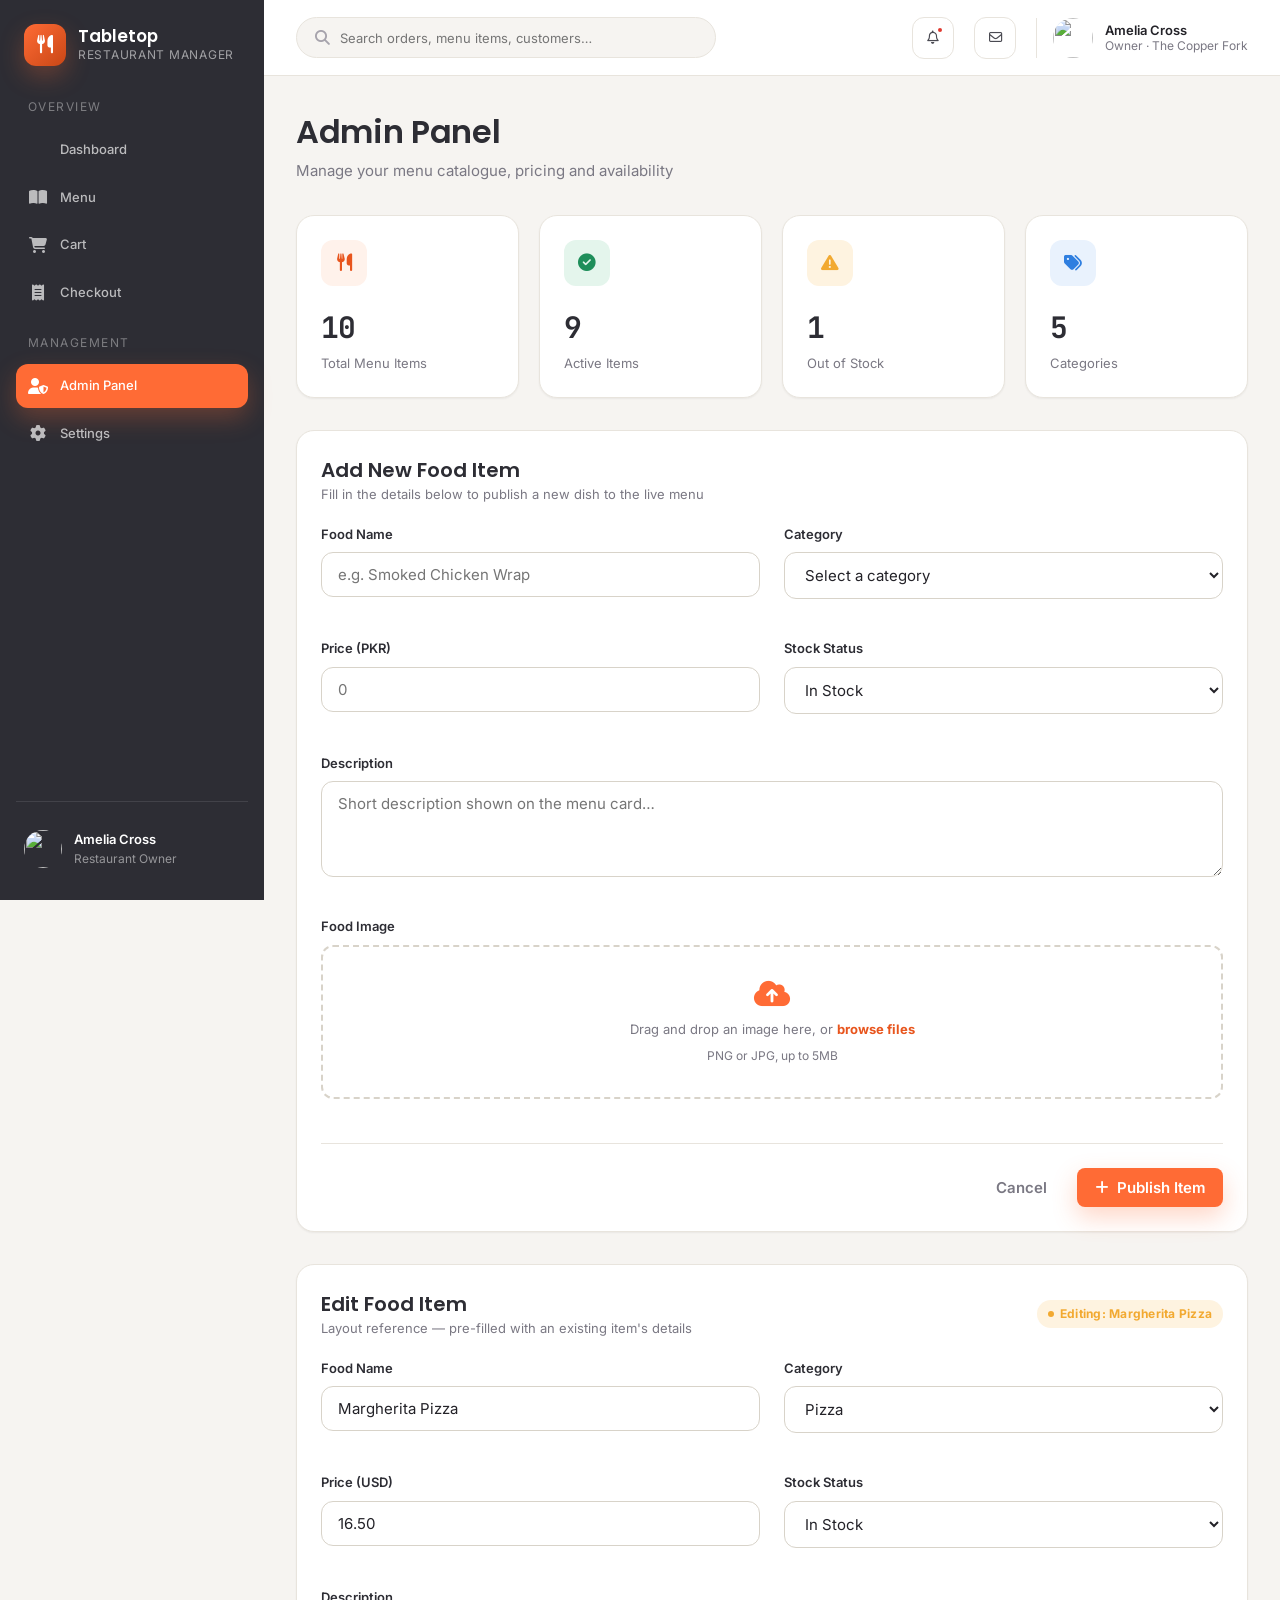
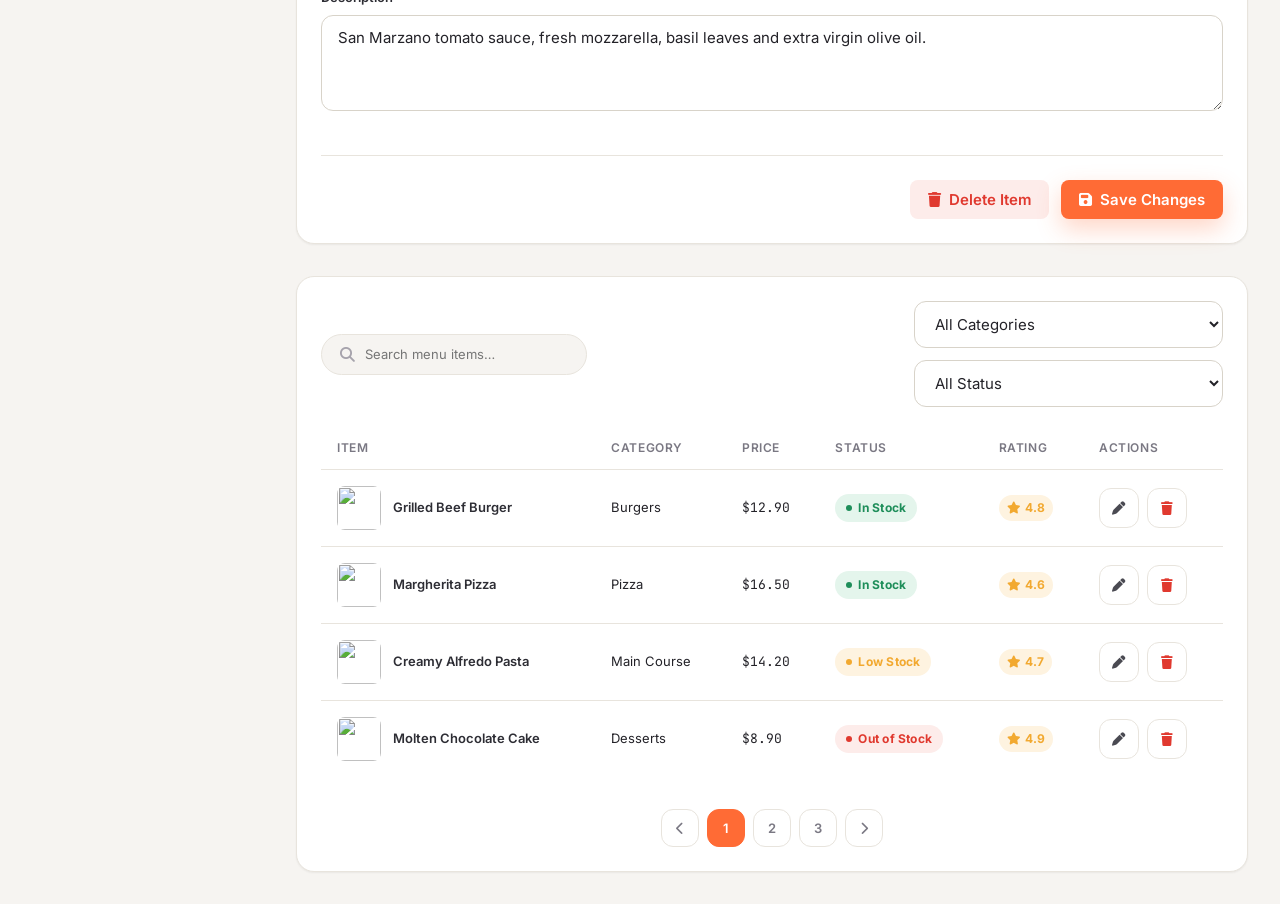
==== commit c2884a1a: "admin panel" ====
--- a/Resturant Menagment/admin.html
+++ b/Resturant Menagment/admin.html
@@ -1,135 +1,375 @@
-<!DOCTYPE html>
+<!doctype html>
 <html lang="en">
-<head>
-  <meta charset="UTF-8" />
-  <meta name="viewport" content="width=device-width, initial-scale=1.0" />
-  <title>Admin Panel · Tabletop Restaurant Manager</title>
-
-  <link rel="preconnect" href="https://fonts.googleapis.com">
-  <link href="https://fonts.googleapis.com/css2?family=Poppins:wght@500;600;700&family=Inter:wght@400;500;600;700&family=JetBrains+Mono:wght@500;700&display=swap" rel="stylesheet">
-  <link rel="stylesheet" href="https://cdnjs.cloudflare.com/ajax/libs/font-awesome/6.5.1/css/all.min.css" />
-  <link rel="stylesheet" href="/css/style.css" />
-</head>
-<body>
-
-  <div class="app-shell">
-
-    <!-- ============ SIDEBAR ============ -->
-    <aside class="sidebar" aria-label="Primary navigation">
-      <div class="brand">
-        <div class="brand-mark" aria-hidden="true"><i class="fa-solid fa-utensils"></i></div>
-        <div>
-          <div class="brand-name">Tabletop</div>
-          <div class="brand-tag">Restaurant Manager</div>
+  <head>
+    <meta charset="UTF-8" />
+    <meta name="viewport" content="width=device-width, initial-scale=1.0" />
+    <title>Admin Panel · Tabletop Restaurant Manager</title>
+
+    <link rel="preconnect" href="https://fonts.googleapis.com" />
+    <link
+      href="https://fonts.googleapis.com/css2?family=Poppins:wght@500;600;700&family=Inter:wght@400;500;600;700&family=JetBrains+Mono:wght@500;700&display=swap"
+      rel="stylesheet"
+    />
+    <link
+      rel="stylesheet"
+      href="https://cdnjs.cloudflare.com/ajax/libs/font-awesome/6.5.1/css/all.min.css"
+    />
+    <link rel="stylesheet" href="../css/style.css" />
+  </head>
+  <body>
+    <div class="app-shell">
+      <!-- ============ SIDEBAR ============ -->
+      <aside class="sidebar" aria-label="Primary navigation">
+        <div class="brand">
+          <div class="brand-mark" aria-hidden="true">
+            <i class="fa-solid fa-utensils"></i>
+          </div>
+          <div>
+            <div class="brand-name">Tabletop</div>
+            <div class="brand-tag">Restaurant Manager</div>
+          </div>
         </div>
-      </div>
-
-      <nav class="sidebar-nav" aria-label="Main menu">
-        <span class="sidebar-section-label">Overview</span>
-        <a href="index.html" class="sidebar-link"><i class="fa-solid fa-grid-2"></i><span>Dashboard</span></a>
-        <a href="menu.html" class="sidebar-link"><i class="fa-solid fa-book-open"></i><span>Menu</span></a>
-        <a href="cart.html" class="sidebar-link"><i class="fa-solid fa-cart-shopping"></i><span>Cart</span></a>
-        <a href="orders.html" class="sidebar-link"><i class="fa-solid fa-receipt"></i><span>Checkout</span></a>
-
-        <span class="sidebar-section-label" style="margin-top: 1rem;">Management</span>
-        <a href="admin.html" class="sidebar-link is-active" aria-current="page"><i class="fa-solid fa-user-shield"></i><span>Admin Panel</span></a>
-        <a href="settings.html" class="sidebar-link"><i class="fa-solid fa-gear"></i><span>Settings</span></a>
-      </nav>
-
-      <div class="sidebar-footer">
-        <div class="sidebar-user">
-          <img src="https://i.pravatar.cc/150?img=12" alt="" />
-          <div>
-            <div class="sidebar-user-name">Amelia Cross</div>
-            <div class="sidebar-user-role">Restaurant Owner</div>
+
+        <nav class="sidebar-nav" aria-label="Main menu">
+          <span class="sidebar-section-label">Overview</span>
+          <a href="index.html" class="sidebar-link"
+            ><i class="fa-solid fa-grid-2"></i><span>Dashboard</span></a
+          >
+          <a href="menu.html" class="sidebar-link"
+            ><i class="fa-solid fa-book-open"></i><span>Menu</span></a
+          >
+          <a href="cart.html" class="sidebar-link"
+            ><i class="fa-solid fa-cart-shopping"></i><span>Cart</span></a
+          >
+          <a href="orders.html" class="sidebar-link"
+            ><i class="fa-solid fa-receipt"></i><span>Checkout</span></a
+          >
+
+          <span class="sidebar-section-label" style="margin-top: 1rem"
+            >Management</span
+          >
+          <a
+            href="admin.html"
+            class="sidebar-link is-active"
+            aria-current="page"
+            ><i class="fa-solid fa-user-shield"></i><span>Admin Panel</span></a
+          >
+          <a href="settings.html" class="sidebar-link"
+            ><i class="fa-solid fa-gear"></i><span>Settings</span></a
+          >
+        </nav>
+
+        <div class="sidebar-footer">
+          <div class="sidebar-user">
+            <img src="https://i.pravatar.cc/150?img=12" alt="" />
+            <div>
+              <div class="sidebar-user-name">Amelia Cross</div>
+              <div class="sidebar-user-role">Restaurant Owner</div>
+            </div>
           </div>
         </div>
-      </div>
-    </aside>
-
-    <div class="main-col">
-
-      <header class="topbar">
-        <div class="topbar-search">
-          <div class="search-box">
-            <i class="fa-solid fa-magnifying-glass" aria-hidden="true"></i>
-            <label for="global-search" class="visually-hidden">Search</label>
-            <input type="search" id="global-search" placeholder="Search orders, menu items, customers…" />
-          </div>
-        </div>
-        <div class="topbar-actions">
-          <button class="icon-btn" aria-label="View notifications"><i class="fa-regular fa-bell"></i><span class="dot" aria-hidden="true"></span></button>
-          <button class="icon-btn" aria-label="View messages"><i class="fa-regular fa-envelope"></i></button>
-          <div class="topbar-user">
-            <img src="https://i.pravatar.cc/150?img=12" alt="" />
-            <div class="topbar-user-info">
-              <div class="topbar-user-name">Amelia Cross</div>
-              <div class="topbar-user-role">Owner · The Copper Fork</div>
-            </div>
-          </div>
-        </div>
-      </header>
-
-      <main class="content">
-
-        <div class="content-header">
-          <div>
-            <h1 class="page-title">Admin Panel</h1>
-            <p class="page-subtitle">Manage your menu catalogue, pricing and availability</p>
-          </div>
-        </div>
-
-        <!-- Statistic cards -->
-        <section class="stat-grid" aria-label="Admin statistics">
-          <article class="stat-card">
-            <div class="stat-card-top">
-              <div class="stat-icon orange"><i class="fa-solid fa-utensils"></i></div>
-            </div>
-            <div class="stat-value numeric">86</div>
-            <div class="stat-label">Total Menu Items</div>
-          </article>
-          <article class="stat-card">
-            <div class="stat-card-top">
-              <div class="stat-icon green"><i class="fa-solid fa-circle-check"></i></div>
-            </div>
-            <div class="stat-value numeric">79</div>
-            <div class="stat-label">Active Items</div>
-          </article>
-          <article class="stat-card">
-            <div class="stat-card-top">
-              <div class="stat-icon yellow"><i class="fa-solid fa-triangle-exclamation"></i></div>
-            </div>
-            <div class="stat-value numeric">7</div>
-            <div class="stat-label">Out of Stock</div>
-          </article>
-          <article class="stat-card">
-            <div class="stat-card-top">
-              <div class="stat-icon blue"><i class="fa-solid fa-tags"></i></div>
-            </div>
-            <div class="stat-value numeric">6</div>
-            <div class="stat-label">Categories</div>
-          </article>
-        </section>
-
-        <!-- Add Food Form -->
-        <div class="card card-padded" style="margin-bottom: var(--space-7);">
-          <div class="card-header">
+      </aside>
+
+      <div class="main-col">
+        <header class="topbar">
+          <div class="topbar-search">
+            <div class="search-box">
+              <i class="fa-solid fa-magnifying-glass" aria-hidden="true"></i>
+              <label for="global-search" class="visually-hidden">Search</label>
+              <input
+                type="search"
+                id="global-search"
+                placeholder="Search orders, menu items, customers…"
+              />
+            </div>
+          </div>
+          <div class="topbar-actions">
+            <button class="icon-btn" aria-label="View notifications">
+              <i class="fa-regular fa-bell"></i
+              ><span class="dot" aria-hidden="true"></span>
+            </button>
+            <button class="icon-btn" aria-label="View messages">
+              <i class="fa-regular fa-envelope"></i>
+            </button>
+            <div class="topbar-user">
+              <img src="https://i.pravatar.cc/150?img=12" alt="" />
+              <div class="topbar-user-info">
+                <div class="topbar-user-name">Amelia Cross</div>
+                <div class="topbar-user-role">Owner · The Copper Fork</div>
+              </div>
+            </div>
+          </div>
+        </header>
+
+        <main class="content">
+          <div class="content-header">
             <div>
-              <h2 class="section-heading">Add New Food Item</h2>
-              <p>Fill in the details below to publish a new dish to the live menu</p>
-            </div>
-          </div>
-
-          <form>
-            <div class="admin-form-grid">
-              <div class="form-group">
-                <label for="food-name" class="form-label">Food Name</label>
-                <input type="text" id="food-name" class="input" placeholder="e.g. Smoked Chicken Wrap" required />
-              </div>
-              <div class="form-group">
-                <label for="food-category" class="form-label">Category</label>
-                <select id="food-category" class="select" required>
-                  <option value="">Select a category</option>
+              <h1 class="page-title">Admin Panel</h1>
+              <p class="page-subtitle">
+                Manage your menu catalogue, pricing and availability
+              </p>
+            </div>
+          </div>
+
+          <!-- Statistic cards -->
+          <section class="stat-grid" aria-label="Admin statistics">
+            <article class="stat-card">
+              <div class="stat-card-top">
+                <div class="stat-icon orange">
+                  <i class="fa-solid fa-utensils"></i>
+                </div>
+              </div>
+              <div class="stat-value numeric menuItems"></div>
+              <div class="stat-label">Total Menu Items</div>
+            </article>
+            <article class="stat-card">
+              <div class="stat-card-top">
+                <div class="stat-icon green">
+                  <i class="fa-solid fa-circle-check"></i>
+                </div>
+              </div>
+              <div class="stat-value numeric activeItems"></div>
+              <div class="stat-label">Active Items</div>
+            </article>
+            <article class="stat-card">
+              <div class="stat-card-top">
+                <div class="stat-icon yellow">
+                  <i class="fa-solid fa-triangle-exclamation"></i>
+                </div>
+              </div>
+              <div class="stat-value numeric outOfStock"></div>
+              <div class="stat-label">Out of Stock</div>
+            </article>
+            <article class="stat-card">
+              <div class="stat-card-top">
+                <div class="stat-icon blue">
+                  <i class="fa-solid fa-tags"></i>
+                </div>
+              </div>
+              <div class="stat-value numeric categoryItems"></div>
+              <div class="stat-label">Categories</div>
+            </article>
+          </section>
+
+          <!-- Add Food Form -->
+          <div class="card card-padded" style="margin-bottom: var(--space-7)">
+            <div class="card-header">
+              <div>
+                <h2 class="section-heading">Add New Food Item</h2>
+                <p>
+                  Fill in the details below to publish a new dish to the live
+                  menu
+                </p>
+              </div>
+            </div>
+
+            <form>  
+              <div class="admin-form-grid">
+
+                <!-- Name  -->
+                <div class="form-group">
+                  <label for="food-name" class="form-label">Food Name</label>
+                  <input
+                    type="text"
+                    id="food-name"
+                    class="input"
+                    placeholder="e.g. Smoked Chicken Wrap"
+                  />
+                </div>
+
+                <!-- category  -->
+
+                <div class="form-group">
+                  <label for="food-category" class="form-label">Category</label>
+                  <select id="food-category" class="select" >
+                    <option value="Select a category">Select a category</option>
+                    <option>Burgers</option>
+                    <option>Pizza</option>
+                    <option>Pasta</option>
+                    <option>Drink</option>
+                    <option>Dessert</option>
+                  </select>
+                   <p class="category alert">
+                      Please Select your category type
+                    </p>
+                </div>
+
+                <!-- price -->
+                <div class="form-group">
+                  <label for="food-price" class="form-label">Price (PKR)</label>
+                  <input
+                    type="number"
+                    id="food-price"
+                    class="input"
+                    placeholder="0"
+                    step="0.01"
+                    min="0"
+                  />
+                </div>
+
+                <!-- stock -->
+
+                <div class="form-group">
+                  <label for="food-stock" class="form-label"
+                    >Stock Status</label
+                  >
+                  <select id="food-stock" class="select">
+                    <option>In Stock</option>
+                    <option>Low Stock</option>
+                    <option>Out of Stock</option>
+                  </select>
+                </div>
+
+                <!-- description -->
+
+                <div class="form-group full-width">
+                  <label for="food-desc" class="form-label">Description</label>
+                  <textarea
+                    id="food-desc"
+                    class="textarea"
+                    placeholder="Short description shown on the menu card…"
+                  ></textarea>
+                </div>
+
+                <!-- Image  -->
+
+                <div class="form-group full-width">
+                  <label class="form-label">Food Image</label>
+                  <div class="image-upload-box">
+                    <i class="fa-solid fa-cloud-arrow-up"></i>
+                    Drag and drop an image here, or
+                    <strong style="color: var(--color-primary-dark)"
+                      >browse files</strong
+                    >
+                    <div class="form-hint" style="margin-top: var(--space-2)">
+                      PNG or JPG, up to 5MB
+                    </div>
+                  </div>
+
+                  <input
+                    type="file"
+                    id="foodImage"
+                    accept="image/png, image/jpeg"
+                    hidden
+                  />
+                </div>
+              </div>
+
+              <div
+                class="settings-footer-bar"
+                style="margin-top: var(--space-6)"
+              >
+                <button type="button" class="btn btn-ghost cancelAddItem">
+                  Cancel
+                </button>
+                <button type="submit" class="btn btn-primary submitAddItem">
+                  <i class="fa-solid fa-plus"></i> Publish Item
+                </button>
+              </div>
+            </form>
+          </div>
+
+          <!-- Edit Food Form Layout (reference) -->
+          <div class="card card-padded" style="margin-bottom: var(--space-7)">
+            <div class="card-header">
+              <div>
+                <h2 class="section-heading">Edit Food Item</h2>
+                <p>
+                  Layout reference — pre-filled with an existing item's details
+                </p>
+              </div>
+              <span class="badge badge-warning">Editing: Margherita Pizza</span>
+            </div>
+
+            <form>
+              <div class="admin-form-grid">
+                <div class="form-group">
+                  <label for="edit-food-name" class="form-label"
+                    >Food Name</label
+                  >
+                  <input
+                    type="text"
+                    id="edit-food-name"
+                    class="input"
+                    value="Margherita Pizza"
+                  />
+                </div>
+                <div class="form-group">
+                  <label for="edit-food-category" class="form-label"
+                    >Category</label
+                  >
+                  <select id="edit-food-category" class="select">
+                    <option selected>Pizza</option>
+                    <option>Starters</option>
+                    <option>Main Course</option>
+                    <option>Burgers</option>
+                    <option>Desserts</option>
+                    <option>Beverages</option>
+                  </select>
+                </div>
+                <div class="form-group">
+                  <label for="edit-food-price" class="form-label"
+                    >Price (USD)</label
+                  >
+                  <input
+                    type="number"
+                    id="edit-food-price"
+                    class="input"
+                    value="16.50"
+                    step="0.01"
+                  />
+                </div>
+                <div class="form-group">
+                  <label for="edit-food-stock" class="form-label"
+                    >Stock Status</label
+                  >
+                  <select id="edit-food-stock" class="select">
+                    <option selected>In Stock</option>
+                    <option>Low Stock</option>
+                    <option>Out of Stock</option>
+                  </select>
+                </div>
+                <div class="form-group full-width">
+                  <label for="edit-food-desc" class="form-label"
+                    >Description</label
+                  >
+                  <textarea id="edit-food-desc" class="textarea">
+San Marzano tomato sauce, fresh mozzarella, basil leaves and extra virgin olive oil.</textarea
+                  >
+                </div>
+              </div>
+
+              <div
+                class="settings-footer-bar"
+                style="margin-top: var(--space-6)"
+              >
+                <button type="button" class="btn btn-danger">
+                  <i class="fa-solid fa-trash"></i> Delete Item
+                </button>
+                <button type="submit" class="btn btn-primary">
+                  <i class="fa-solid fa-floppy-disk"></i> Save Changes
+                </button>
+              </div>
+            </form>
+          </div>
+
+          <!-- Menu table -->
+          <div class="card card-padded">
+            <div class="admin-toolbar">
+              <div class="search-box" style="max-width: 320px">
+                <i class="fa-solid fa-magnifying-glass" aria-hidden="true"></i>
+                <label for="admin-search" class="visually-hidden"
+                  >Search menu items</label
+                >
+                <input
+                  type="search"
+                  id="admin-search"
+                  placeholder="Search menu items…"
+                />
+              </div>
+              <div class="admin-toolbar-filters">
+                <select class="select" aria-label="Filter by category">
+                  <option>All Categories</option>
                   <option>Starters</option>
                   <option>Main Course</option>
                   <option>Burgers</option>
@@ -137,223 +377,203 @@
                   <option>Desserts</option>
                   <option>Beverages</option>
                 </select>
-              </div>
-              <div class="form-group">
-                <label for="food-price" class="form-label">Price (USD)</label>
-                <input type="number" id="food-price" class="input" placeholder="0.00" step="0.01" min="0" required />
-              </div>
-              <div class="form-group">
-                <label for="food-stock" class="form-label">Stock Status</label>
-                <select id="food-stock" class="select">
+                <select class="select" aria-label="Filter by status">
+                  <option>All Status</option>
                   <option>In Stock</option>
                   <option>Low Stock</option>
                   <option>Out of Stock</option>
                 </select>
               </div>
-              <div class="form-group full-width">
-                <label for="food-desc" class="form-label">Description</label>
-                <textarea id="food-desc" class="textarea" placeholder="Short description shown on the menu card…"></textarea>
-              </div>
-              <div class="form-group full-width">
-                <label class="form-label">Food Image</label>
-                <div class="image-upload-box">
-                  <i class="fa-solid fa-cloud-arrow-up"></i>
-                  Drag and drop an image here, or <strong style="color: var(--color-primary-dark);">browse files</strong>
-                  <div class="form-hint" style="margin-top: var(--space-2);">PNG or JPG, up to 5MB</div>
-                </div>
-              </div>
-            </div>
-
-            <div class="settings-footer-bar" style="margin-top: var(--space-6);">
-              <button type="button" class="btn btn-ghost">Cancel</button>
-              <button type="submit" class="btn btn-primary"><i class="fa-solid fa-plus"></i> Publish Item</button>
-            </div>
-          </form>
-        </div>
-
-        <!-- Edit Food Form Layout (reference) -->
-        <div class="card card-padded" style="margin-bottom: var(--space-7);">
-          <div class="card-header">
-            <div>
-              <h2 class="section-heading">Edit Food Item</h2>
-              <p>Layout reference — pre-filled with an existing item's details</p>
-            </div>
-            <span class="badge badge-warning">Editing: Margherita Pizza</span>
-          </div>
-
-          <form>
-            <div class="admin-form-grid">
-              <div class="form-group">
-                <label for="edit-food-name" class="form-label">Food Name</label>
-                <input type="text" id="edit-food-name" class="input" value="Margherita Pizza" />
-              </div>
-              <div class="form-group">
-                <label for="edit-food-category" class="form-label">Category</label>
-                <select id="edit-food-category" class="select">
-                  <option selected>Pizza</option>
-                  <option>Starters</option>
-                  <option>Main Course</option>
-                  <option>Burgers</option>
-                  <option>Desserts</option>
-                  <option>Beverages</option>
-                </select>
-              </div>
-              <div class="form-group">
-                <label for="edit-food-price" class="form-label">Price (USD)</label>
-                <input type="number" id="edit-food-price" class="input" value="16.50" step="0.01" />
-              </div>
-              <div class="form-group">
-                <label for="edit-food-stock" class="form-label">Stock Status</label>
-                <select id="edit-food-stock" class="select">
-                  <option selected>In Stock</option>
-                  <option>Low Stock</option>
-                  <option>Out of Stock</option>
-                </select>
-              </div>
-              <div class="form-group full-width">
-                <label for="edit-food-desc" class="form-label">Description</label>
-                <textarea id="edit-food-desc" class="textarea">San Marzano tomato sauce, fresh mozzarella, basil leaves and extra virgin olive oil.</textarea>
-              </div>
-            </div>
-
-            <div class="settings-footer-bar" style="margin-top: var(--space-6);">
-              <button type="button" class="btn btn-danger"><i class="fa-solid fa-trash"></i> Delete Item</button>
-              <button type="submit" class="btn btn-primary"><i class="fa-solid fa-floppy-disk"></i> Save Changes</button>
-            </div>
-          </form>
-        </div>
-
-        <!-- Menu table -->
-        <div class="card card-padded">
-          <div class="admin-toolbar">
-            <div class="search-box" style="max-width: 320px;">
-              <i class="fa-solid fa-magnifying-glass" aria-hidden="true"></i>
-              <label for="admin-search" class="visually-hidden">Search menu items</label>
-              <input type="search" id="admin-search" placeholder="Search menu items…" />
-            </div>
-            <div class="admin-toolbar-filters">
-              <select class="select" aria-label="Filter by category">
-                <option>All Categories</option>
-                <option>Starters</option>
-                <option>Main Course</option>
-                <option>Burgers</option>
-                <option>Pizza</option>
-                <option>Desserts</option>
-                <option>Beverages</option>
-              </select>
-              <select class="select" aria-label="Filter by status">
-                <option>All Status</option>
-                <option>In Stock</option>
-                <option>Low Stock</option>
-                <option>Out of Stock</option>
-              </select>
-            </div>
-          </div>
-
-          <div class="table-wrap">
-            <table class="data-table">
-              <caption class="visually-hidden">Menu items management table</caption>
-              <thead>
-                <tr>
-                  <th scope="col">Item</th>
-                  <th scope="col">Category</th>
-                  <th scope="col">Price</th>
-                  <th scope="col">Status</th>
-                  <th scope="col">Rating</th>
-                  <th scope="col">Actions</th>
-                </tr>
-              </thead>
-              <tbody>
-                <tr>
-                  <td>
-                    <div class="food-thumb-cell">
-                      <img src="https://images.unsplash.com/photo-1565299624946-b28f40a0ca4b?w=100&h=100&fit=crop" alt="" />
-                      <span class="table-cell-title">Grilled Beef Burger</span>
-                    </div>
-                  </td>
-                  <td>Burgers</td>
-                  <td class="numeric">$12.90</td>
-                  <td><span class="badge badge-success">In Stock</span></td>
-                  <td><span class="rating"><i class="fa-solid fa-star"></i> 4.8</span></td>
-                  <td>
-                    <div class="table-actions">
-                      <button class="icon-btn btn-icon-only" aria-label="Edit Grilled Beef Burger"><i class="fa-solid fa-pen"></i></button>
-                      <button class="icon-btn btn-icon-only" aria-label="Delete Grilled Beef Burger" style="color: var(--color-danger);"><i class="fa-solid fa-trash"></i></button>
-                    </div>
-                  </td>
-                </tr>
-                <tr>
-                  <td>
-                    <div class="food-thumb-cell">
-                      <img src="https://images.unsplash.com/photo-1600891964599-f61ba0e24092?w=100&h=100&fit=crop" alt="" />
-                      <span class="table-cell-title">Margherita Pizza</span>
-                    </div>
-                  </td>
-                  <td>Pizza</td>
-                  <td class="numeric">$16.50</td>
-                  <td><span class="badge badge-success">In Stock</span></td>
-                  <td><span class="rating"><i class="fa-solid fa-star"></i> 4.6</span></td>
-                  <td>
-                    <div class="table-actions">
-                      <button class="icon-btn btn-icon-only" aria-label="Edit Margherita Pizza"><i class="fa-solid fa-pen"></i></button>
-                      <button class="icon-btn btn-icon-only" aria-label="Delete Margherita Pizza" style="color: var(--color-danger);"><i class="fa-solid fa-trash"></i></button>
-                    </div>
-                  </td>
-                </tr>
-                <tr>
-                  <td>
-                    <div class="food-thumb-cell">
-                      <img src="https://images.unsplash.com/photo-1512621776951-a57141f2eefd?w=100&h=100&fit=crop" alt="" />
-                      <span class="table-cell-title">Creamy Alfredo Pasta</span>
-                    </div>
-                  </td>
-                  <td>Main Course</td>
-                  <td class="numeric">$14.20</td>
-                  <td><span class="badge badge-warning">Low Stock</span></td>
-                  <td><span class="rating"><i class="fa-solid fa-star"></i> 4.7</span></td>
-                  <td>
-                    <div class="table-actions">
-                      <button class="icon-btn btn-icon-only" aria-label="Edit Creamy Alfredo Pasta"><i class="fa-solid fa-pen"></i></button>
-                      <button class="icon-btn btn-icon-only" aria-label="Delete Creamy Alfredo Pasta" style="color: var(--color-danger);"><i class="fa-solid fa-trash"></i></button>
-                    </div>
-                  </td>
-                </tr>
-                <tr>
-                  <td>
-                    <div class="food-thumb-cell">
-                      <img src="https://images.unsplash.com/photo-1551024506-0bccd828d307?w=100&h=100&fit=crop" alt="" />
-                      <span class="table-cell-title">Molten Chocolate Cake</span>
-                    </div>
-                  </td>
-                  <td>Desserts</td>
-                  <td class="numeric">$8.90</td>
-                  <td><span class="badge badge-danger">Out of Stock</span></td>
-                  <td><span class="rating"><i class="fa-solid fa-star"></i> 4.9</span></td>
-                  <td>
-                    <div class="table-actions">
-                      <button class="icon-btn btn-icon-only" aria-label="Edit Molten Chocolate Cake"><i class="fa-solid fa-pen"></i></button>
-                      <button class="icon-btn btn-icon-only" aria-label="Delete Molten Chocolate Cake" style="color: var(--color-danger);"><i class="fa-solid fa-trash"></i></button>
-                    </div>
-                  </td>
-                </tr>
-              </tbody>
-            </table>
-          </div>
-
-          <nav class="pagination" aria-label="Menu table pages">
-            <button class="page-btn" aria-label="Previous page"><i class="fa-solid fa-chevron-left"></i></button>
-            <button class="page-btn is-active" aria-current="page">1</button>
-            <button class="page-btn">2</button>
-            <button class="page-btn">3</button>
-            <button class="page-btn" aria-label="Next page"><i class="fa-solid fa-chevron-right"></i></button>
-          </nav>
-        </div>
-
-      </main>
+            </div>
+
+            <div class="table-wrap">
+              <table class="data-table">
+                <caption class="visually-hidden">
+                  Menu items management table
+                </caption>
+                <thead>
+                  <tr>
+                    <th scope="col">Item</th>
+                    <th scope="col">Category</th>
+                    <th scope="col">Price</th>
+                    <th scope="col">Status</th>
+                    <th scope="col">Rating</th>
+                    <th scope="col">Actions</th>
+                  </tr>
+                </thead>
+                <tbody>
+                  <tr>
+                    <td>
+                      <div class="food-thumb-cell">
+                        <img
+                          src="https://images.unsplash.com/photo-1565299624946-b28f40a0ca4b?w=100&h=100&fit=crop"
+                          alt=""
+                        />
+                        <span class="table-cell-title"
+                          >Grilled Beef Burger</span
+                        >
+                      </div>
+                    </td>
+                    <td>Burgers</td>
+                    <td class="numeric">$12.90</td>
+                    <td><span class="badge badge-success">In Stock</span></td>
+                    <td>
+                      <span class="rating"
+                        ><i class="fa-solid fa-star"></i> 4.8</span
+                      >
+                    </td>
+                    <td>
+                      <div class="table-actions">
+                        <button
+                          class="icon-btn btn-icon-only"
+                          aria-label="Edit Grilled Beef Burger"
+                        >
+                          <i class="fa-solid fa-pen"></i>
+                        </button>
+                        <button
+                          class="icon-btn btn-icon-only"
+                          aria-label="Delete Grilled Beef Burger"
+                          style="color: var(--color-danger)"
+                        >
+                          <i class="fa-solid fa-trash"></i>
+                        </button>
+                      </div>
+                    </td>
+                  </tr>
+                  <tr>
+                    <td>
+                      <div class="food-thumb-cell">
+                        <img
+                          src="https://images.unsplash.com/photo-1600891964599-f61ba0e24092?w=100&h=100&fit=crop"
+                          alt=""
+                        />
+                        <span class="table-cell-title">Margherita Pizza</span>
+                      </div>
+                    </td>
+                    <td>Pizza</td>
+                    <td class="numeric">$16.50</td>
+                    <td><span class="badge badge-success">In Stock</span></td>
+                    <td>
+                      <span class="rating"
+                        ><i class="fa-solid fa-star"></i> 4.6</span
+                      >
+                    </td>
+                    <td>
+                      <div class="table-actions">
+                        <button
+                          class="icon-btn btn-icon-only"
+                          aria-label="Edit Margherita Pizza"
+                        >
+                          <i class="fa-solid fa-pen"></i>
+                        </button>
+                        <button
+                          class="icon-btn btn-icon-only"
+                          aria-label="Delete Margherita Pizza"
+                          style="color: var(--color-danger)"
+                        >
+                          <i class="fa-solid fa-trash"></i>
+                        </button>
+                      </div>
+                    </td>
+                  </tr>
+                  <tr>
+                    <td>
+                      <div class="food-thumb-cell">
+                        <img
+                          src="https://images.unsplash.com/photo-1512621776951-a57141f2eefd?w=100&h=100&fit=crop"
+                          alt=""
+                        />
+                        <span class="table-cell-title"
+                          >Creamy Alfredo Pasta</span
+                        >
+                      </div>
+                    </td>
+                    <td>Main Course</td>
+                    <td class="numeric">$14.20</td>
+                    <td><span class="badge badge-warning">Low Stock</span></td>
+                    <td>
+                      <span class="rating"
+                        ><i class="fa-solid fa-star"></i> 4.7</span
+                      >
+                    </td>
+                    <td>
+                      <div class="table-actions">
+                        <button
+                          class="icon-btn btn-icon-only"
+                          aria-label="Edit Creamy Alfredo Pasta"
+                        >
+                          <i class="fa-solid fa-pen"></i>
+                        </button>
+                        <button
+                          class="icon-btn btn-icon-only"
+                          aria-label="Delete Creamy Alfredo Pasta"
+                          style="color: var(--color-danger)"
+                        >
+                          <i class="fa-solid fa-trash"></i>
+                        </button>
+                      </div>
+                    </td>
+                  </tr>
+                  <tr>
+                    <td>
+                      <div class="food-thumb-cell">
+                        <img
+                          src="https://images.unsplash.com/photo-1551024506-0bccd828d307?w=100&h=100&fit=crop"
+                          alt=""
+                        />
+                        <span class="table-cell-title"
+                          >Molten Chocolate Cake</span
+                        >
+                      </div>
+                    </td>
+                    <td>Desserts</td>
+                    <td class="numeric">$8.90</td>
+                    <td>
+                      <span class="badge badge-danger">Out of Stock</span>
+                    </td>
+                    <td>
+                      <span class="rating"
+                        ><i class="fa-solid fa-star"></i> 4.9</span
+                      >
+                    </td>
+                    <td>
+                      <div class="table-actions">
+                        <button
+                          class="icon-btn btn-icon-only"
+                          aria-label="Edit Molten Chocolate Cake"
+                        >
+                          <i class="fa-solid fa-pen"></i>
+                        </button>
+                        <button
+                          class="icon-btn btn-icon-only"
+                          aria-label="Delete Molten Chocolate Cake"
+                          style="color: var(--color-danger)"
+                        >
+                          <i class="fa-solid fa-trash"></i>
+                        </button>
+                      </div>
+                    </td>
+                  </tr>
+                </tbody>
+              </table>
+            </div>
+
+            <nav class="pagination" aria-label="Menu table pages">
+              <button class="page-btn" aria-label="Previous page">
+                <i class="fa-solid fa-chevron-left"></i>
+              </button>
+              <button class="page-btn is-active" aria-current="page">1</button>
+              <button class="page-btn">2</button>
+              <button class="page-btn">3</button>
+              <button class="page-btn" aria-label="Next page">
+                <i class="fa-solid fa-chevron-right"></i>
+              </button>
+            </nav>
+          </div>
+        </main>
+      </div>
     </div>
-  </div>
-
-
-
-</body>
+
+    <script type="module" src="../js/pages/admin.js"></script>
+  </body>
 </html>
--- a/css/style.css
+++ b/css/style.css
@@ -30,7 +30,6 @@
    23. Responsive Breakpoints
    ========================================================================== */
 
-
 /* --------------------------------------------------------------------------
    1. DESIGN TOKENS
    Every colour, spacing value, radius and shadow used in this project is
@@ -73,9 +72,9 @@
   --color-text-inverse: #ffffff;
 
   /* Typography */
-  --font-display: 'Poppins', 'Segoe UI', sans-serif;
-  --font-body: 'Inter', 'Segoe UI', sans-serif;
-  --font-mono: 'JetBrains Mono', 'Courier New', monospace;
+  --font-display: "Poppins", "Segoe UI", sans-serif;
+  --font-body: "Inter", "Segoe UI", sans-serif;
+  --font-mono: "JetBrains Mono", "Courier New", monospace;
 
   --fs-xs: 0.75rem;
   --fs-sm: 0.8125rem;
@@ -205,7 +204,6 @@
 
 /* Respect reduced motion preference */
 @media (prefers-reduced-motion: reduce) {
-
   *,
   *::before,
   *::after {
@@ -294,7 +292,11 @@
   width: 42px;
   height: 42px;
   border-radius: var(--radius-md);
-  background: linear-gradient(135deg, var(--color-primary), var(--color-primary-darker));
+  background: linear-gradient(
+    135deg,
+    var(--color-primary),
+    var(--color-primary-darker)
+  );
   display: flex;
   align-items: center;
   justify-content: center;
@@ -343,7 +345,9 @@
   color: rgba(255, 255, 255, 0.68);
   font-size: var(--fs-sm);
   font-weight: 500;
-  transition: background var(--transition-fast), color var(--transition-fast);
+  transition:
+    background var(--transition-fast),
+    color var(--transition-fast);
 }
 
 .sidebar-link i {
@@ -437,7 +441,10 @@
   align-items: center;
   justify-content: center;
   position: relative;
-  transition: border-color var(--transition-fast), color var(--transition-fast), transform var(--transition-fast);
+  transition:
+    border-color var(--transition-fast),
+    color var(--transition-fast),
+    transform var(--transition-fast);
 }
 
 .icon-btn:hover {
@@ -522,8 +529,12 @@
   font-weight: 600;
   border-radius: var(--radius-md);
   border: 1px solid transparent;
-  transition: transform var(--transition-fast), box-shadow var(--transition-fast),
-    background var(--transition-fast), border-color var(--transition-fast), color var(--transition-fast);
+  transition:
+    transform var(--transition-fast),
+    box-shadow var(--transition-fast),
+    background var(--transition-fast),
+    border-color var(--transition-fast),
+    color var(--transition-fast);
   white-space: nowrap;
 }
 
@@ -658,7 +669,9 @@
   border-radius: var(--radius-md);
   border: 1px solid var(--color-border-strong);
   background: var(--color-surface);
-  transition: border-color var(--transition-fast), box-shadow var(--transition-fast);
+  transition:
+    border-color var(--transition-fast),
+    box-shadow var(--transition-fast);
 }
 
 .input:focus,
@@ -698,7 +711,9 @@
   border: 1px solid var(--color-border);
   border-radius: var(--radius-pill);
   padding: 0.65rem 1.1rem;
-  transition: border-color var(--transition-fast), background var(--transition-fast);
+  transition:
+    border-color var(--transition-fast),
+    background var(--transition-fast);
 }
 
 .search-box:focus-within {
@@ -763,15 +778,15 @@
   box-shadow: var(--shadow-sm);
 }
 
-.switch input:checked+.switch-track {
+.switch input:checked + .switch-track {
   background: var(--color-primary);
 }
 
-.switch input:checked+.switch-track::before {
+.switch input:checked + .switch-track::before {
   transform: translateX(20px);
 }
 
-.switch input:focus-visible+.switch-track {
+.switch input:focus-visible + .switch-track {
   outline: 2px solid var(--color-primary-dark);
   outline-offset: 2px;
 }
@@ -784,7 +799,9 @@
   border-radius: var(--radius-lg);
   border: 1px solid var(--color-border);
   box-shadow: var(--shadow-sm);
-  transition: box-shadow var(--transition-base), transform var(--transition-base);
+  transition:
+    box-shadow var(--transition-base),
+    transform var(--transition-base);
 }
 
 .card-padded {
@@ -821,7 +838,9 @@
   position: relative;
   overflow: hidden;
   box-shadow: var(--shadow-sm);
-  transition: box-shadow var(--transition-base), transform var(--transition-base);
+  transition:
+    box-shadow var(--transition-base),
+    transform var(--transition-base);
 }
 
 .stat-card:hover {
@@ -908,7 +927,9 @@
   border: 1px solid var(--color-border);
   overflow: hidden;
   box-shadow: var(--shadow-sm);
-  transition: box-shadow var(--transition-base), transform var(--transition-base);
+  transition:
+    box-shadow var(--transition-base),
+    transform var(--transition-base);
   display: flex;
   flex-direction: column;
 }
@@ -951,7 +972,9 @@
   justify-content: center;
   color: var(--color-text-faint);
   box-shadow: var(--shadow-sm);
-  transition: color var(--transition-fast), transform var(--transition-fast);
+  transition:
+    color var(--transition-fast),
+    transform var(--transition-fast);
 }
 
 .food-fav-btn:hover {
@@ -1252,7 +1275,9 @@
   color: var(--color-text-muted);
   border-bottom: 2px solid transparent;
   margin-bottom: -1px;
-  transition: color var(--transition-fast), border-color var(--transition-fast);
+  transition:
+    color var(--transition-fast),
+    border-color var(--transition-fast);
 }
 
 .tab:hover {
@@ -1344,7 +1369,9 @@
   display: flex;
   align-items: center;
   justify-content: center;
-  transition: background var(--transition-fast), color var(--transition-fast);
+  transition:
+    background var(--transition-fast),
+    color var(--transition-fast);
 }
 
 .modal-close:hover {
@@ -1428,8 +1455,7 @@
   animation: toast-in var(--transition-slow);
 }
 
-
-.toast-out{
+.toast-out {
   animation: toast-out var(--transition-slow);
 }
 
@@ -1532,7 +1558,12 @@
   position: absolute;
   inset: 0;
   transform: translateX(-100%);
-  background: linear-gradient(90deg, transparent, rgba(255, 255, 255, 0.7), transparent);
+  background: linear-gradient(
+    90deg,
+    transparent,
+    rgba(255, 255, 255, 0.7),
+    transparent
+  );
   animation: shimmer 1.6s infinite;
 }
 
@@ -1591,7 +1622,11 @@
   width: 260px;
   height: 260px;
   border-radius: 50%;
-  background: radial-gradient(circle, rgba(255, 107, 53, 0.35), transparent 70%);
+  background: radial-gradient(
+    circle,
+    rgba(255, 107, 53, 0.35),
+    transparent 70%
+  );
   top: -110px;
   right: -60px;
 }
@@ -1916,7 +1951,9 @@
   display: flex;
   align-items: center;
   justify-content: center;
-  transition: background var(--transition-fast), color var(--transition-fast);
+  transition:
+    background var(--transition-fast),
+    color var(--transition-fast);
 }
 
 .cart-item-remove:hover {
@@ -2014,7 +2051,9 @@
   border: 1px solid var(--color-border-strong);
   border-radius: var(--radius-md);
   margin-bottom: var(--space-3);
-  transition: border-color var(--transition-fast), background var(--transition-fast);
+  transition:
+    border-color var(--transition-fast),
+    background var(--transition-fast);
 }
 
 .address-option.is-selected {
@@ -2106,7 +2145,9 @@
   text-align: center;
   color: var(--color-text-muted);
   font-size: var(--fs-sm);
-  transition: border-color var(--transition-fast), background var(--transition-fast);
+  transition:
+    border-color var(--transition-fast),
+    background var(--transition-fast);
 }
 
 .image-upload-box:hover {
@@ -2280,7 +2321,6 @@
   }
 }
 
-
 @keyframes fade-in {
   from {
     opacity: 0;
@@ -2417,7 +2457,6 @@
 }
 
 @media (max-width: 480px) {
-
   .stat-grid,
   .quick-actions-grid {
     grid-template-columns: 1fr;
@@ -2438,7 +2477,6 @@
   align-items: center;
   z-index: 1000;
 }
-
 
 .modal {
   width: 400px;
@@ -2450,7 +2488,6 @@
   animation: modalShow 0.25s ease;
 }
 
-
 .modal-header {
   display: flex;
   justify-content: space-between;
@@ -2458,13 +2495,11 @@
   padding: 20px;
   border-bottom: 1px solid #eee;
 }
-
 
 .modal-header h3 {
   margin: 0;
   font-size: 22px;
 }
-
 
 .modal-close {
   border: none;
@@ -2474,12 +2509,10 @@
   color: #777;
 }
 
-
 .modal-body {
   padding: 25px 20px;
   text-align: center;
 }
-
 
 .modal-icon {
   width: 60px;
@@ -2494,17 +2527,14 @@
   font-size: 28px;
 }
 
-
 .modal-body p {
   color: #555;
   line-height: 1.6;
 }
 
-
 .delete-item-name {
   color: #d35400;
 }
-
 
 .modal-footer {
   display: flex;
@@ -2522,26 +2552,21 @@
   font-size: 15px;
 }
 
-
 .btn-cancel {
   background: #eee;
   color: #333;
 }
 
-
 .btn-delete {
   background: #e74c3c;
   color: white;
 }
 
-
 .btn-delete:hover {
   background: #c0392b;
 }
 
-
 @keyframes modalShow {
-
   from {
     opacity: 0;
     transform: translateY(-20px);
@@ -2551,36 +2576,29 @@
     opacity: 1;
     transform: translateY(0);
   }
-
 }
 
 @media (max-width: 600px) {
-
   .modal {
     width: calc(100% - 32px);
     border-radius: 12px;
   }
 
-
   .modal-header {
     padding: 16px;
   }
 
-
   .modal-header h3 {
     font-size: 18px;
   }
 
-
   .modal-close {
     font-size: 20px;
   }
 
-
   .modal-body {
     padding: 20px 16px;
   }
-
 
   .modal-icon {
     width: 50px;
@@ -2589,23 +2607,209 @@
     font-size: 22px;
   }
 
-
   .modal-body p {
     font-size: 14px;
   }
 
-
   .modal-footer {
     padding: 16px;
 
     flex-direction: column-reverse;
     gap: 10px;
   }
-
 
   .btn {
     width: 100%;
     padding: 12px;
   }
-
+}
+
+
+/* Overlay */
+.address-overlay {
+  display: none;
+  position: fixed;
+  top: 0;
+  left: 0;
+  width: 100%;
+  height: 100%;
+  background: rgba(32, 31, 36, 0.55);
+  z-index: 1000;
+  justify-content: center;
+  align-items: center;
+  padding: var(--space-4);
+}
+
+
+
+/* Modal */
+.address-modal {
+  background: var(--color-surface);
+  width: 100%;
+  max-width: 380px;
+  border-radius: var(--radius-md);
+  padding: var(--space-5) var(--space-4);
+  box-shadow: var(--shadow-lg);
+  position: relative;
+  box-sizing: border-box;
+  opacity: 0;
+  transform: scale(0.92) translateY(10px);
+  animation: modalPop var(--transition-slow) forwards;
+  font-family: var(--font-body);
+  border: 1px solid var(--color-border);
+}
+
+@keyframes modalPop {
+  to {
+    opacity: 1;
+    transform: scale(1) translateY(0);
+  }
+}
+
+/* Close button */
+.close-btn {
+  position: absolute;
+  top: var(--space-2);
+  right: var(--space-3);
+  background: none;
+  border: none;
+  font-size: 20px;
+  line-height: 1;
+  cursor: pointer;
+  color: var(--color-text-muted);
+  padding: var(--space-1);
+  border-radius: var(--radius-sm);
+  transition: var(--transition-fast);
+}
+
+.close-btn:hover {
+  color: var(--color-text);
+  background: var(--color-bg-alt);
+}
+
+/* Title */
+.modal-title {
+  font-family: var(--font-display);
+  font-size: var(--fs-lg);
+  font-weight: 600;
+  margin: 0 0 var(--space-4) 0;
+  color: var(--color-ink);
+}
+
+/* Field group */
+.field-group {
+  margin-bottom: var(--space-3);
+}
+
+.field-label {
+  display: block;
+  font-family: var(--font-body);
+  font-size: var(--fs-xs);
+  font-weight: 600;
+  color: var(--color-text-muted);
+  margin-bottom: var(--space-2);
+}
+
+/* Text inputs & select */
+.text-input {
+  width: 100%;
+  height: 40px;
+  border: 1px solid var(--color-border-strong);
+  border-radius: var(--radius-sm);
+  padding: 0 var(--space-3);
+  font-family: var(--font-body);
+  font-size: var(--fs-sm);
+  box-sizing: border-box;
+  outline: none;
+  color: var(--color-text);
+  background: var(--color-surface);
+  transition: border-color var(--transition-fast);
+}
+
+.alert {
+  display: none;
+  font-size: 12px;
+  margin-top: 8px;
+  margin-left: 5px;
+  color: red;
+}
+
+.active {
+  display: flex;
+}
+
+.text-input:focus {
+  border-color: var(--color-primary);
+  box-shadow: 0 0 0 3px var(--color-primary-tint);
+}
+
+/* Address Type Cards */
+.address-type-group {
+  display: flex;
+  gap: var(--space-2);
+}
+
+.address-type-group input[type="radio"] {
+  display: none;
+}
+
+.type-card {
+  flex: 1;
+  display: flex;
+  align-items: center;
+  justify-content: center;
+  gap: var(--space-1);
+  height: 40px;
+  border: 1px solid var(--color-border-strong);
+  border-radius: var(--radius-sm);
+  cursor: pointer;
+  font-family: var(--font-body);
+  font-size: var(--fs-sm);
+  color: var(--color-text-muted);
+  font-weight: 500;
+  transition: var(--transition-fast);
+  user-select: none;
+}
+
+.type-icon {
+  font-size: 15px;
+}
+
+.address-type-group input[type="radio"]:checked + .type-card {
+  background: var(--color-primary-light);
+  border-color: var(--color-primary);
+  color: var(--color-primary-darker);
+}
+
+/* Save Button */
+.save-btn {
+  width: 100%;
+  height: 40px;
+  background: var(--color-primary);
+  color: var(--color-text-inverse);
+  border: none;
+  border-radius: var(--radius-sm);
+  font-family: var(--font-body);
+  font-size: var(--fs-base);
+  font-weight: 600;
+  cursor: pointer;
+  margin-top: var(--space-1);
+  box-shadow: var(--shadow-primary);
+  transition: background var(--transition-fast);
+}
+
+.save-btn:hover {
+  background: var(--color-primary-dark);
+}
+
+.save-btn:active {
+  background: var(--color-primary-darker);
+}
+
+/* Mobile responsive */
+@media (max-width: 420px) {
+  .address-modal {
+    max-width: 100%;
+    padding: var(--space-4);
+  }
 }
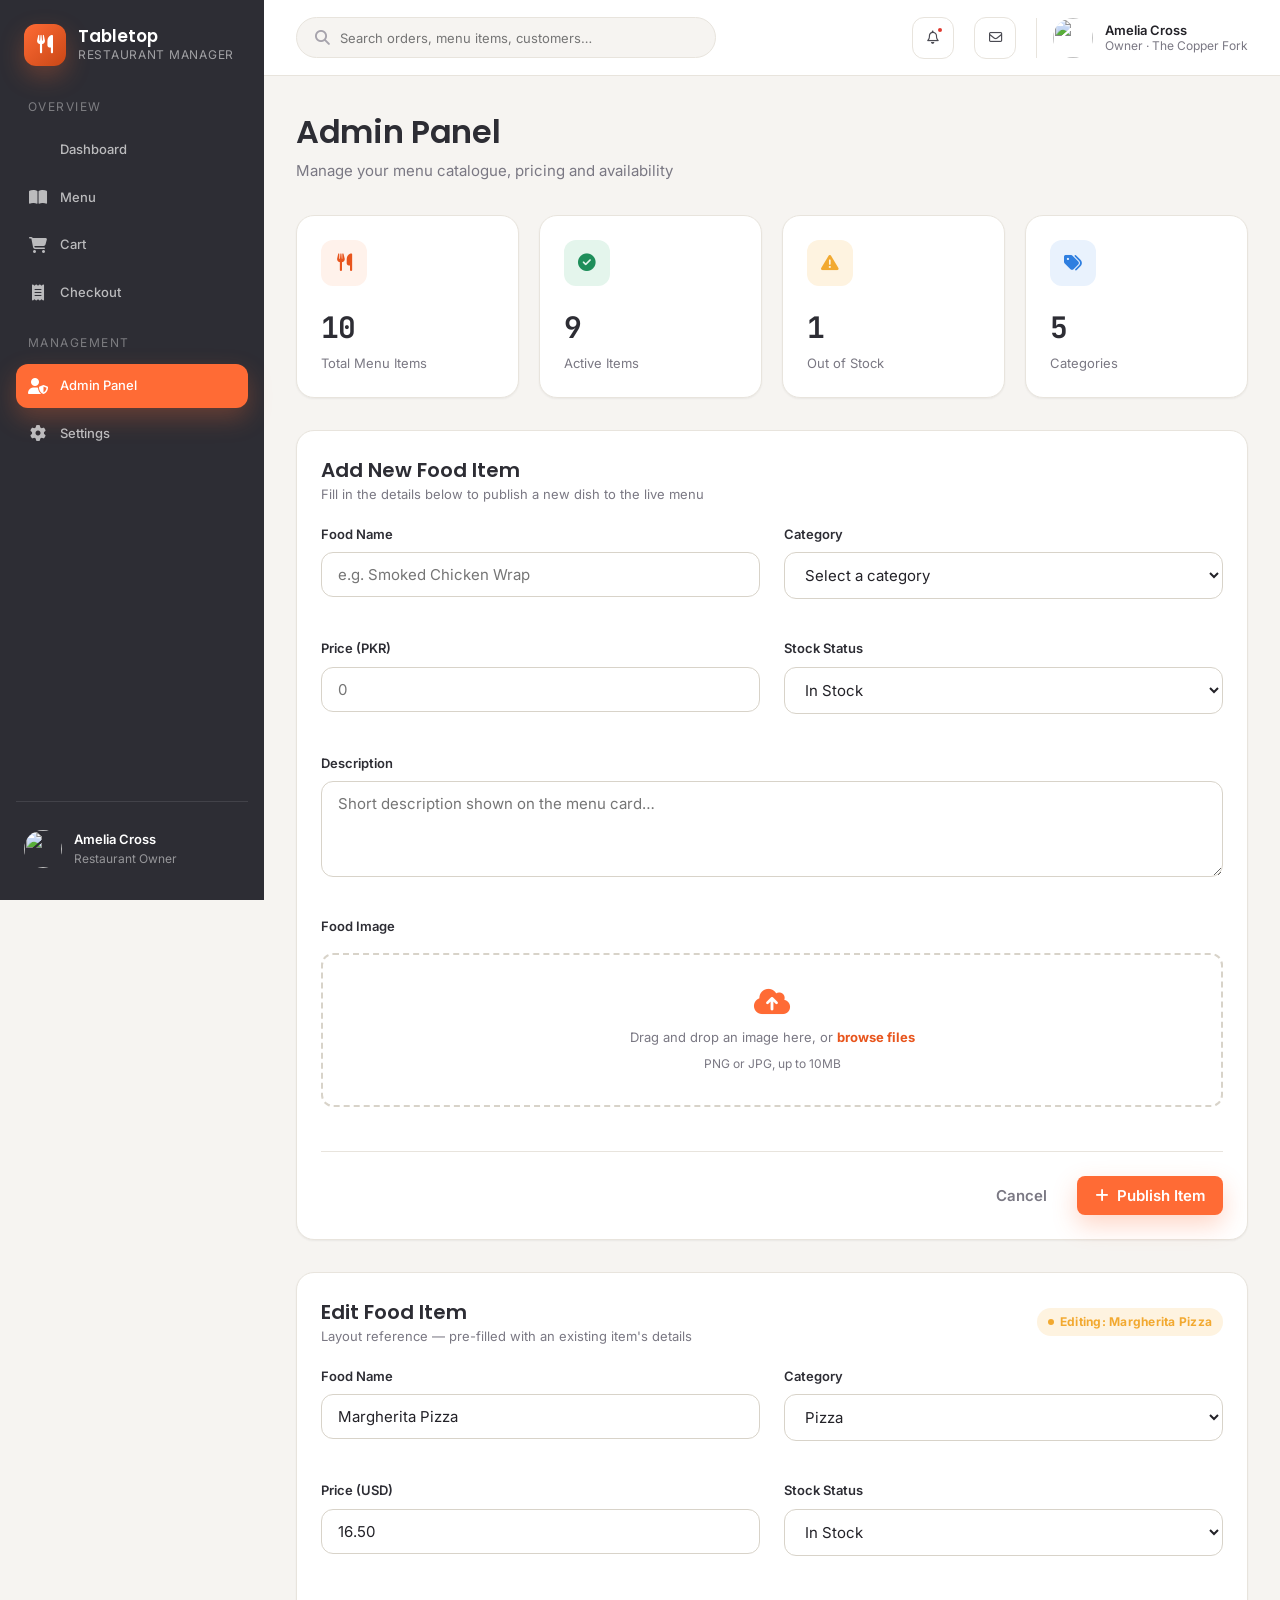
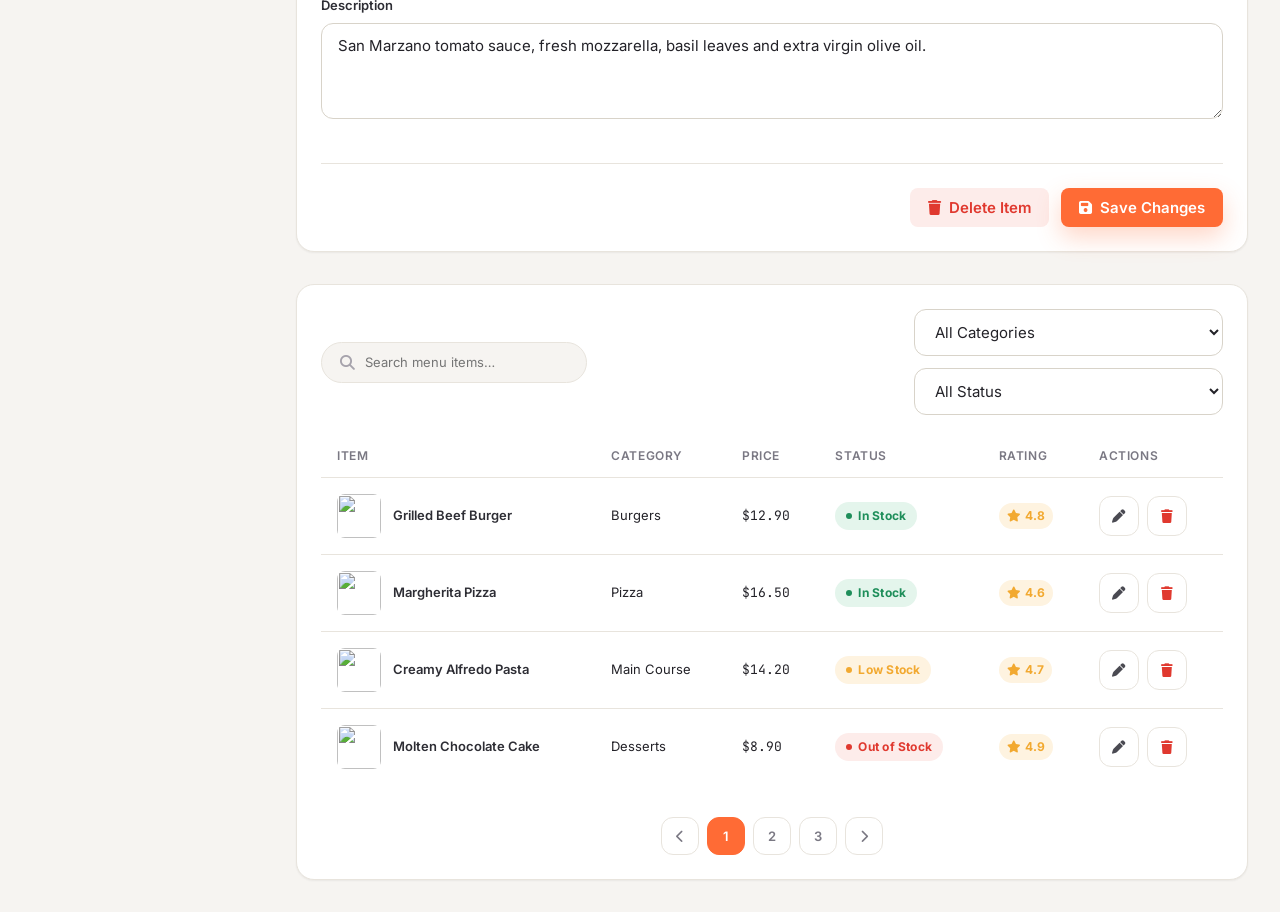
==== commit ffecf90b: "adding foodImage functionality" ====
--- a/Resturant Menagment/admin.html
+++ b/Resturant Menagment/admin.html
@@ -175,6 +175,9 @@
                     class="input"
                     placeholder="e.g. Smoked Chicken Wrap"
                   />
+                  <p class="foodInputAlert alert">
+                      Please enter a food name.
+                    </p>
                 </div>
 
                 <!-- category  -->
@@ -189,7 +192,7 @@
                     <option>Drink</option>
                     <option>Dessert</option>
                   </select>
-                   <p class="category alert">
+                   <p class="foodCategoryAlert alert">
                       Please Select your category type
                     </p>
                 </div>
@@ -205,6 +208,9 @@
                     step="0.01"
                     min="0"
                   />
+                  <p class="foodNumberAlert alert">
+                      Please enter food prices 
+                    </p>
                 </div>
 
                 <!-- stock -->
@@ -229,20 +235,25 @@
                     class="textarea"
                     placeholder="Short description shown on the menu card…"
                   ></textarea>
+                  <p class="foodDescAlert alert">
+                      Please enter a food desc. 
+                    </p>
                 </div>
 
                 <!-- Image  -->
 
                 <div class="form-group full-width">
                   <label class="form-label">Food Image</label>
-                  <div class="image-upload-box">
+                  <img id="preview" width="200">
+
+                  <div class="image-upload-box" >
                     <i class="fa-solid fa-cloud-arrow-up"></i>
                     Drag and drop an image here, or
                     <strong style="color: var(--color-primary-dark)"
-                      >browse files</strong
+                      id="browseFile">browse files</strong
                     >
                     <div class="form-hint" style="margin-top: var(--space-2)">
-                      PNG or JPG, up to 5MB
+                      PNG or JPG, up to 10MB
                     </div>
                   </div>
 
--- a/css/style.css
+++ b/css/style.css
@@ -2728,8 +2728,7 @@
 
 .alert {
   display: none;
-  font-size: 12px;
-  margin-top: 8px;
+  font-size: 10px;
   margin-left: 5px;
   color: red;
 }
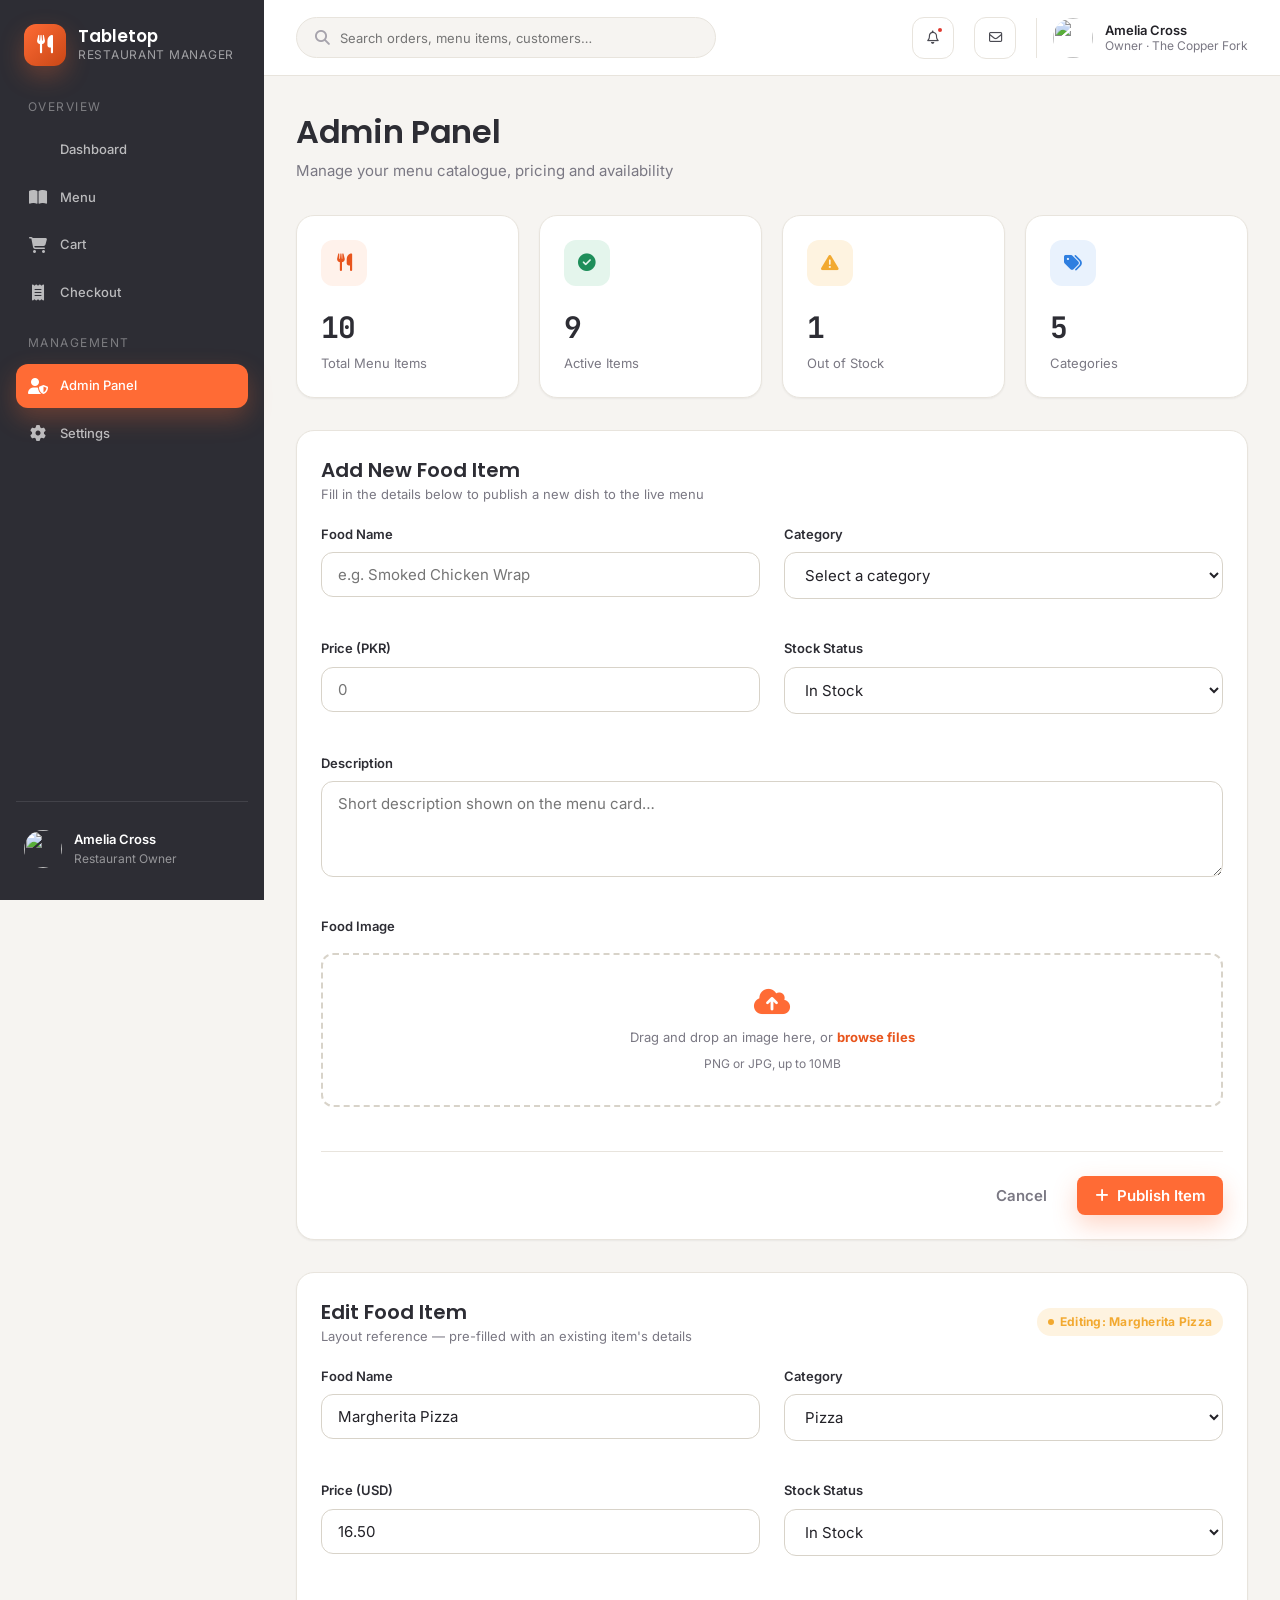
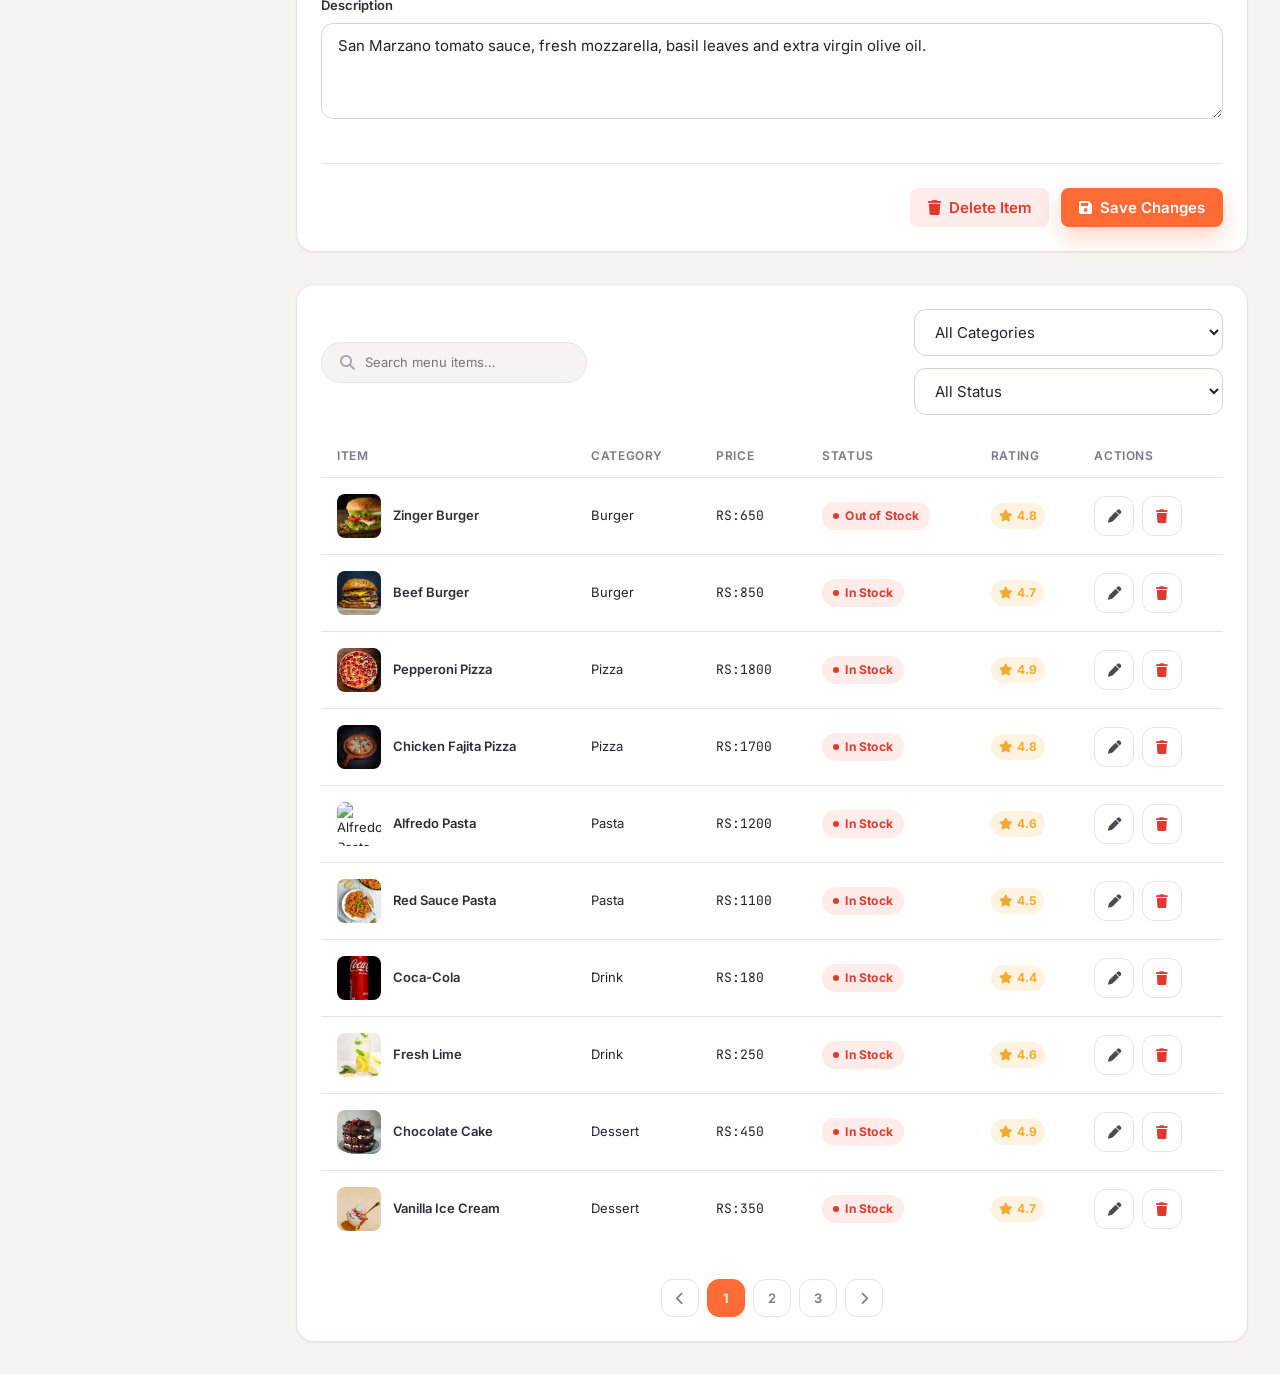
==== commit 5bf0b89d: "adding menu table" ====
--- a/Resturant Menagment/admin.html
+++ b/Resturant Menagment/admin.html
@@ -163,9 +163,8 @@
               </div>
             </div>
 
-            <form>  
+            <form>
               <div class="admin-form-grid">
-
                 <!-- Name  -->
                 <div class="form-group">
                   <label for="food-name" class="form-label">Food Name</label>
@@ -175,16 +174,14 @@
                     class="input"
                     placeholder="e.g. Smoked Chicken Wrap"
                   />
-                  <p class="foodInputAlert alert">
-                      Please enter a food name.
-                    </p>
+                  <p class="foodInputAlert alert">Please enter a food name.</p>
                 </div>
 
                 <!-- category  -->
 
                 <div class="form-group">
                   <label for="food-category" class="form-label">Category</label>
-                  <select id="food-category" class="select" >
+                  <select id="food-category" class="select">
                     <option value="Select a category">Select a category</option>
                     <option>Burgers</option>
                     <option>Pizza</option>
@@ -192,9 +189,9 @@
                     <option>Drink</option>
                     <option>Dessert</option>
                   </select>
-                   <p class="foodCategoryAlert alert">
-                      Please Select your category type
-                    </p>
+                  <p class="foodCategoryAlert alert">
+                    Please Select your category type
+                  </p>
                 </div>
 
                 <!-- price -->
@@ -208,9 +205,7 @@
                     step="0.01"
                     min="0"
                   />
-                  <p class="foodNumberAlert alert">
-                      Please enter food prices 
-                    </p>
+                  <p class="foodNumberAlert alert">Please enter food prices</p>
                 </div>
 
                 <!-- stock -->
@@ -235,22 +230,22 @@
                     class="textarea"
                     placeholder="Short description shown on the menu card…"
                   ></textarea>
-                  <p class="foodDescAlert alert">
-                      Please enter a food desc. 
-                    </p>
+                  <p class="foodDescAlert alert">Please enter a food desc.</p>
                 </div>
 
                 <!-- Image  -->
 
                 <div class="form-group full-width">
                   <label class="form-label">Food Image</label>
-                  <img id="preview" width="200">
-
-                  <div class="image-upload-box" >
+                  <img id="preview" width="200" />
+
+                  <div class="image-upload-box">
                     <i class="fa-solid fa-cloud-arrow-up"></i>
                     Drag and drop an image here, or
-                    <strong style="color: var(--color-primary-dark)"
-                      id="browseFile">browse files</strong
+                    <strong
+                      style="color: var(--color-primary-dark)"
+                      id="browseFile"
+                      >browse files</strong
                     >
                     <div class="form-hint" style="margin-top: var(--space-2)">
                       PNG or JPG, up to 10MB
@@ -379,16 +374,23 @@
                 />
               </div>
               <div class="admin-toolbar-filters">
-                <select class="select" aria-label="Filter by category">
+                <select
+                  class="select"
+                  id="categoryItems"
+                  aria-label="Filter by category"
+                >
                   <option>All Categories</option>
-                  <option>Starters</option>
-                  <option>Main Course</option>
                   <option>Burgers</option>
                   <option>Pizza</option>
-                  <option>Desserts</option>
-                  <option>Beverages</option>
+                  <option>Pasta</option>
+                  <option>Drink</option>
+                  <option>Dessert</option>
                 </select>
-                <select class="select" aria-label="Filter by status">
+                <select
+                  class="select"
+                  id="itemStatus"
+                  aria-label="Filter by status"
+                >
                   <option>All Status</option>
                   <option>In Stock</option>
                   <option>Low Stock</option>
@@ -412,119 +414,7 @@
                     <th scope="col">Actions</th>
                   </tr>
                 </thead>
-                <tbody>
-                  <tr>
-                    <td>
-                      <div class="food-thumb-cell">
-                        <img
-                          src="https://images.unsplash.com/photo-1565299624946-b28f40a0ca4b?w=100&h=100&fit=crop"
-                          alt=""
-                        />
-                        <span class="table-cell-title"
-                          >Grilled Beef Burger</span
-                        >
-                      </div>
-                    </td>
-                    <td>Burgers</td>
-                    <td class="numeric">$12.90</td>
-                    <td><span class="badge badge-success">In Stock</span></td>
-                    <td>
-                      <span class="rating"
-                        ><i class="fa-solid fa-star"></i> 4.8</span
-                      >
-                    </td>
-                    <td>
-                      <div class="table-actions">
-                        <button
-                          class="icon-btn btn-icon-only"
-                          aria-label="Edit Grilled Beef Burger"
-                        >
-                          <i class="fa-solid fa-pen"></i>
-                        </button>
-                        <button
-                          class="icon-btn btn-icon-only"
-                          aria-label="Delete Grilled Beef Burger"
-                          style="color: var(--color-danger)"
-                        >
-                          <i class="fa-solid fa-trash"></i>
-                        </button>
-                      </div>
-                    </td>
-                  </tr>
-                  <tr>
-                    <td>
-                      <div class="food-thumb-cell">
-                        <img
-                          src="https://images.unsplash.com/photo-1600891964599-f61ba0e24092?w=100&h=100&fit=crop"
-                          alt=""
-                        />
-                        <span class="table-cell-title">Margherita Pizza</span>
-                      </div>
-                    </td>
-                    <td>Pizza</td>
-                    <td class="numeric">$16.50</td>
-                    <td><span class="badge badge-success">In Stock</span></td>
-                    <td>
-                      <span class="rating"
-                        ><i class="fa-solid fa-star"></i> 4.6</span
-                      >
-                    </td>
-                    <td>
-                      <div class="table-actions">
-                        <button
-                          class="icon-btn btn-icon-only"
-                          aria-label="Edit Margherita Pizza"
-                        >
-                          <i class="fa-solid fa-pen"></i>
-                        </button>
-                        <button
-                          class="icon-btn btn-icon-only"
-                          aria-label="Delete Margherita Pizza"
-                          style="color: var(--color-danger)"
-                        >
-                          <i class="fa-solid fa-trash"></i>
-                        </button>
-                      </div>
-                    </td>
-                  </tr>
-                  <tr>
-                    <td>
-                      <div class="food-thumb-cell">
-                        <img
-                          src="https://images.unsplash.com/photo-1512621776951-a57141f2eefd?w=100&h=100&fit=crop"
-                          alt=""
-                        />
-                        <span class="table-cell-title"
-                          >Creamy Alfredo Pasta</span
-                        >
-                      </div>
-                    </td>
-                    <td>Main Course</td>
-                    <td class="numeric">$14.20</td>
-                    <td><span class="badge badge-warning">Low Stock</span></td>
-                    <td>
-                      <span class="rating"
-                        ><i class="fa-solid fa-star"></i> 4.7</span
-                      >
-                    </td>
-                    <td>
-                      <div class="table-actions">
-                        <button
-                          class="icon-btn btn-icon-only"
-                          aria-label="Edit Creamy Alfredo Pasta"
-                        >
-                          <i class="fa-solid fa-pen"></i>
-                        </button>
-                        <button
-                          class="icon-btn btn-icon-only"
-                          aria-label="Delete Creamy Alfredo Pasta"
-                          style="color: var(--color-danger)"
-                        >
-                          <i class="fa-solid fa-trash"></i>
-                        </button>
-                      </div>
-                    </td>
-                  </tr>
+                <tbody id="itemBody">
                   <tr>
                     <td>
                       <div class="food-thumb-cell">
